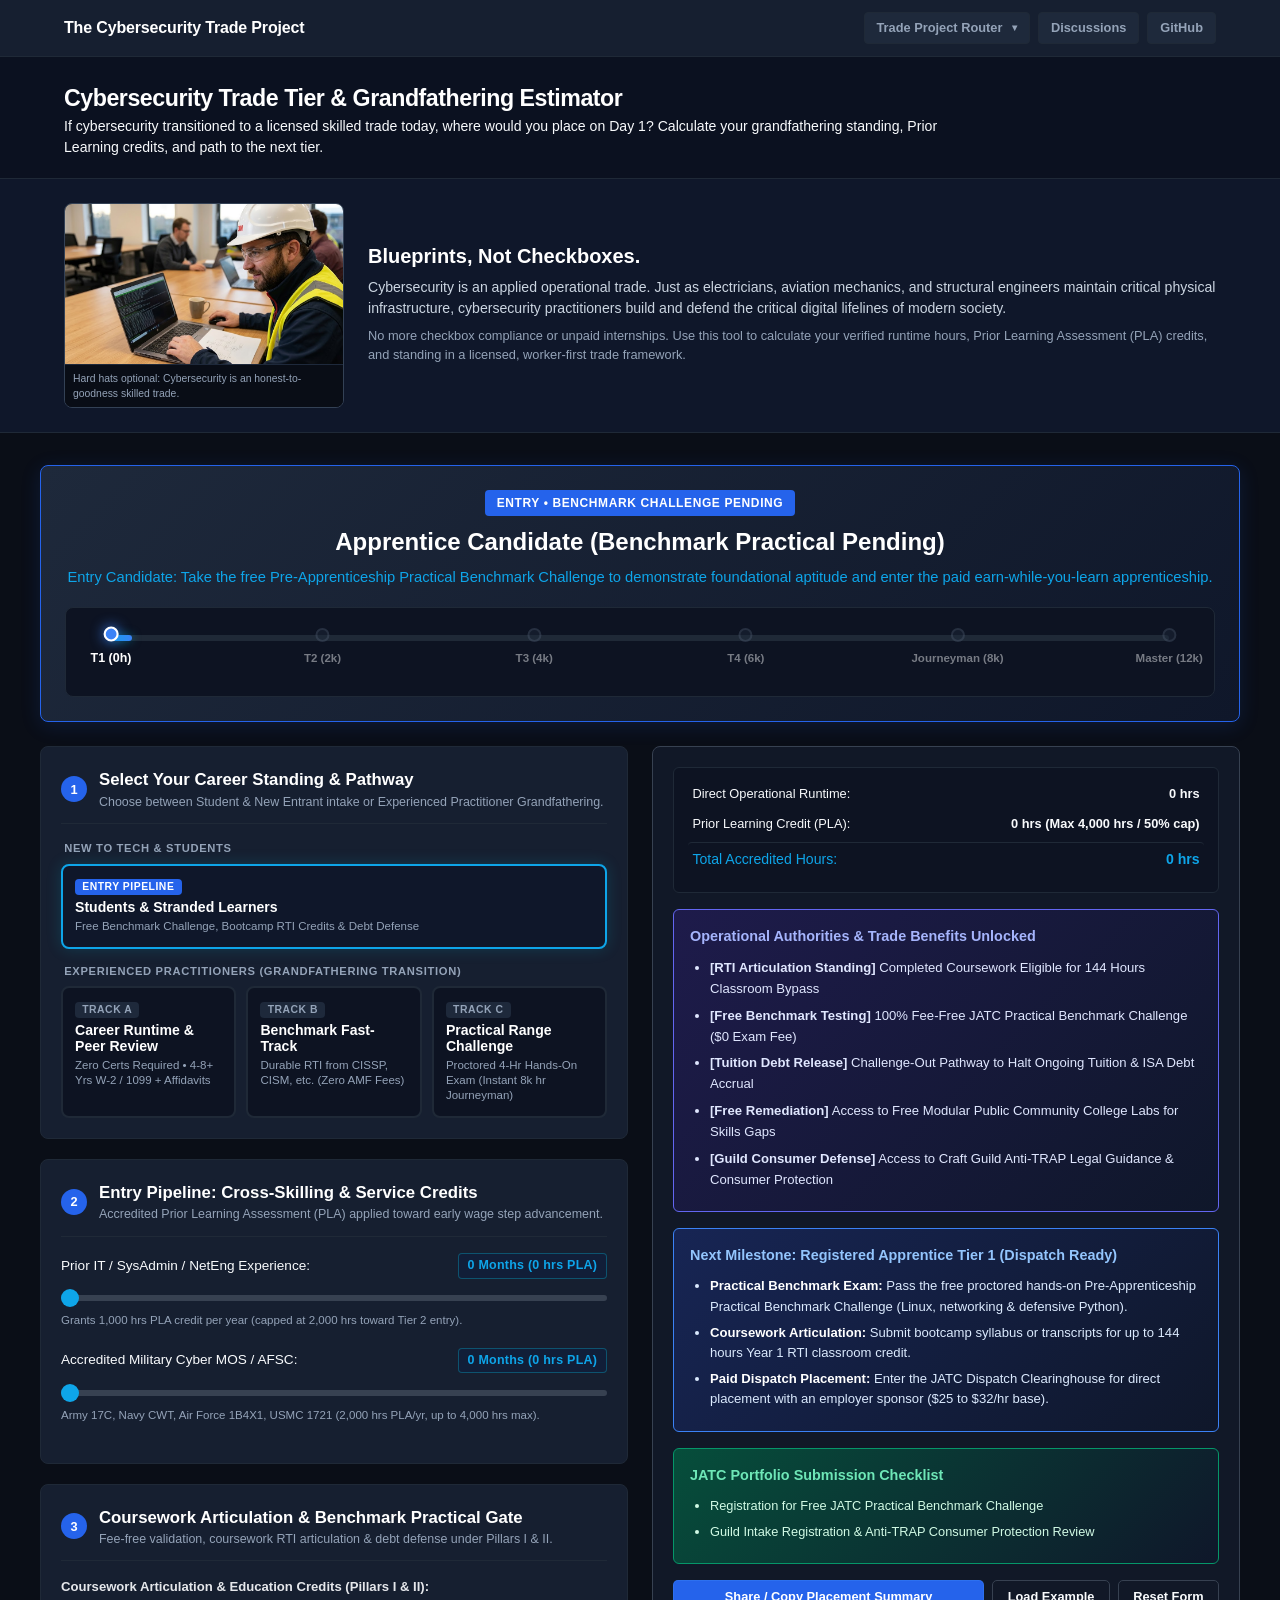
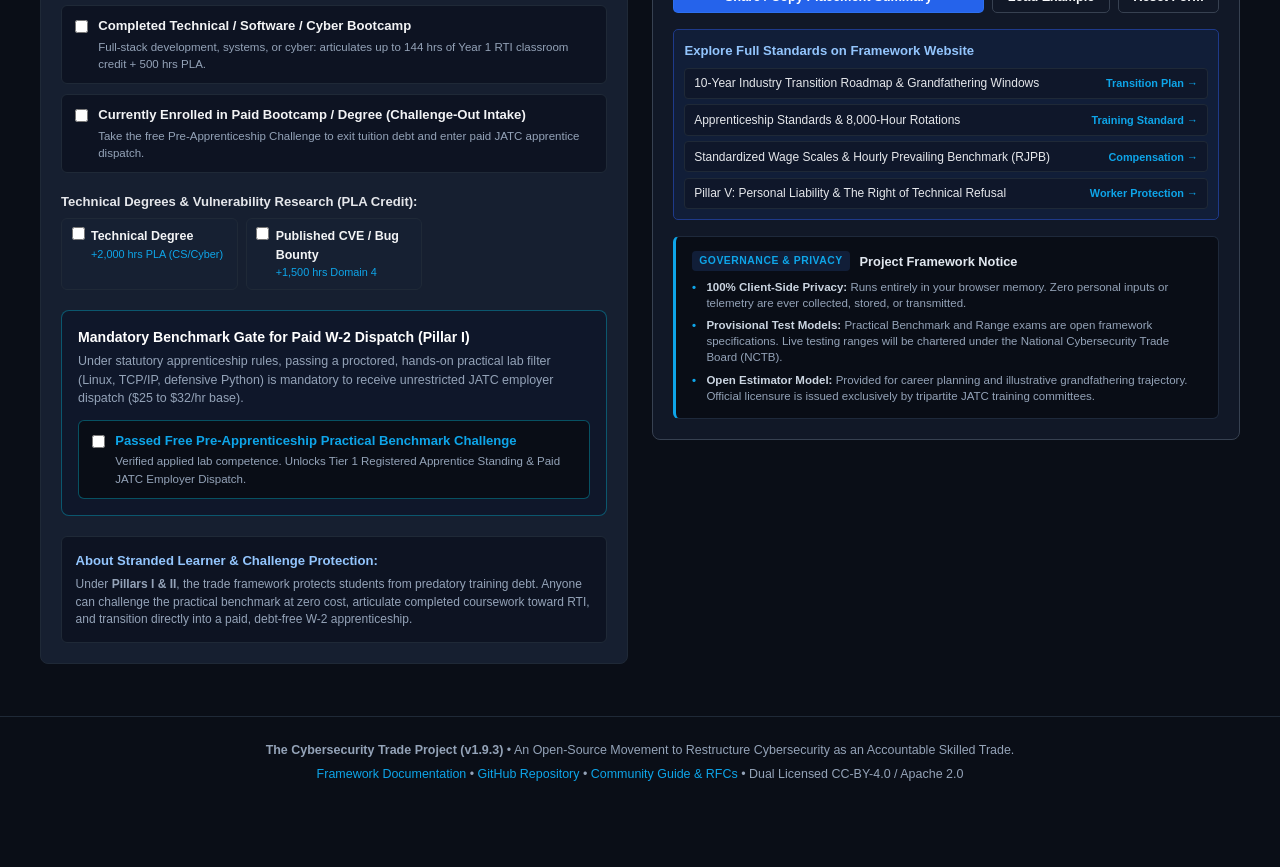
==== public/index.html @ 378947b2 "fix(web): sync header banner typography and active router state" ====
<!DOCTYPE html>
<html lang="en">
<head>
  <meta charset="UTF-8">
  <meta name="viewport" content="width=device-width, initial-scale=1.0">
  <title>Cybersecurity Trade Tier & Grandfathering Estimator</title>
  <meta name="description" content="If cybersecurity transitioned to a licensed skilled trade today, where would you place on Day 1? Calculate your provisional standing, PLA credits, and wage floors.">
  
  <!-- Defensive Security & Content Protection Directives -->
  <meta http-equiv="Content-Security-Policy" content="default-src 'self'; script-src 'self'; style-src 'self' 'unsafe-inline'; img-src 'self' data: https:; font-src 'self'; connect-src 'self'; base-uri 'self'; form-action 'self';">
  <meta http-equiv="X-Content-Type-Options" content="nosniff">
  <meta http-equiv="Permissions-Policy" content="camera=(), microphone=(), geolocation=(), interest-cohort=()">
  <meta name="referrer" content="strict-origin-when-cross-origin">

  <!-- LinkedIn & Open Graph Meta Tags -->
  <meta property="og:type" content="website">
  <meta property="og:site_name" content="The Cybersecurity Trade Project">
  <meta property="og:title" content="Cybersecurity Trade Tier & Grandfathering Estimator">
  <meta property="og:description" content="If cybersecurity transitioned to an accredited skilled trade today, what tier would you qualify for? Discover your trade tier, Prior Learning credits, and milestone path.">
  <meta property="og:image" content="https://the-cyber-trade-project.github.io/estimator/images/cyber-trade-practitioner.jpg">
  <meta property="og:url" content="https://the-cyber-trade-project.github.io/estimator/">

  <link rel="stylesheet" href="styles.css?v=2.3.7">
</head>
<body>
  <header class="portal-header">
    <div class="portal-header-inner">
      <a href="https://the-cyber-trade-project.github.io/framework/" class="portal-brand">
        <span class="portal-brand-title">The Cybersecurity Trade Project</span>
      </a>
      <div class="portal-header-tools">
        <div class="dropdown">
          <button class="tool-link dropdown-toggle" type="button" aria-haspopup="true" aria-expanded="false">
            <span>Trade Project Router</span>
            <span class="dropdown-arrow">▾</span>
          </button>
          <div class="dropdown-menu">
            <a href="https://the-cyber-trade-project.github.io/framework/" class="dropdown-item">
              <span class="item-title">Documentation Portal</span>
              <span class="item-desc">Explore framework &amp; governance</span>
            </a>
            <a href="https://the-cyber-trade-project.github.io/estimator/" class="dropdown-item active">
              <span class="item-title">Career Estimator</span>
              <span class="item-desc">Calculate trade tier &amp; PLA hours</span>
            </a>
            <a href="https://the-cyber-trade-project.github.io/logbook/" class="dropdown-item">
              <span class="item-title">Digital Logbook</span>
              <span class="item-desc">Cryptographic runtime attestation PWA</span>
            </a>
            <a href="https://the-cyber-trade-project.github.io/clearinghouse/" class="dropdown-item">
              <span class="item-title">Trade Clearinghouse</span>
              <span class="item-desc">Central ingestion &amp; credential registry</span>
            </a>
            <a href="https://the-cyber-trade-project.github.io/telemetry/" class="dropdown-item">
              <span class="item-title">Telemetry Gateway</span>
              <span class="item-desc">Zero-knowledge underwriter ratio attestation</span>
            </a>
          </div>
        </div>
        <a href="https://github.com/the-cyber-trade-project/framework/discussions" target="_blank" rel="noopener noreferrer" class="tool-link">
          <span>Discussions</span>
        </a>
        <a href="https://github.com/the-cyber-trade-project/framework" target="_blank" rel="noopener noreferrer" class="tool-link">
          <span>GitHub</span>
        </a>
      </div>
    </div>
  </header>

  <div class="page-title-banner">
    <div class="container">
      <h1>Cybersecurity Trade Tier &amp; Grandfathering Estimator</h1>
      <p class="subtitle">If cybersecurity transitioned to a licensed skilled trade today, where would you place on Day 1? Calculate your grandfathering standing, Prior Learning credits, and path to the next tier.</p>
    </div>
  </div>

  <!-- Hero Banner: Computer as a Skilled Trade -->
  <section class="hero-banner">
    <div class="container hero-grid">
      <div class="hero-image-wrapper">
        <img 
          src="images/cyber-trade-practitioner.jpg" 
          alt="Practitioner in hard hat and safety vest analyzing systems on laptop"
          class="hero-img"
          id="heroImg"
        >
        <span class="photo-caption">Hard hats optional: Cybersecurity is an honest-to-goodness skilled trade.</span>
      </div>
      <div class="hero-text">
        <h2>Blueprints, Not Checkboxes.</h2>
        <p>Cybersecurity is an applied operational trade. Just as electricians, aviation mechanics, and structural engineers maintain critical physical infrastructure, cybersecurity practitioners build and defend the critical digital lifelines of modern society.</p>
        <p class="hero-subtext">No more checkbox compliance or unpaid internships. Use this tool to calculate your verified runtime hours, Prior Learning Assessment (PLA) credits, and standing in a licensed, worker-first trade framework.</p>
      </div>
    </div>
  </section>

  <!-- Main Calculator Grid -->
  <main class="container main-content">
    
    <!-- Full-Width Dynamic Milestone Celebration Banner & Stepper -->
    <section class="milestone-banner" id="milestoneBanner">
      <div class="milestone-badge" id="milestoneBadge">TIER 1 UNLOCKED</div>
      <h2 id="standingTitle">Entry Registered Apprentice (Tier 1)</h2>
      <p class="milestone-next" id="milestoneNextText">Entry Apprentice: Complete 8,000 operational hours (approx. 4.0 yrs) of paid on-the-job rotations to Journeyman Licensure.</p>
      
      <!-- Visual Step Progression Track -->
      <div class="milestone-stepper" id="milestoneStepper">
        <div class="stepper-bar-wrap">
          <div class="stepper-track-bg">
            <div class="stepper-track-fill" id="stepperTrackFill" style="width: 0%;"></div>
          </div>
          <div class="stepper-steps">
            <div class="step-item active completed" style="left: 0%;" data-step="TIER_1"><span class="dot"></span><span class="step-lbl">T1 (0h)</span></div>
            <div class="step-item" style="left: 20%;" data-step="TIER_2"><span class="dot"></span><span class="step-lbl">T2 (2k)</span></div>
            <div class="step-item" style="left: 40%;" data-step="TIER_3"><span class="dot"></span><span class="step-lbl">T3 (4k)</span></div>
            <div class="step-item" style="left: 60%;" data-step="TIER_4"><span class="dot"></span><span class="step-lbl">T4 (6k)</span></div>
            <div class="step-item" style="left: 80%;" data-step="JOURNEYMAN"><span class="dot"></span><span class="step-lbl">Journeyman (8k)</span></div>
            <div class="step-item" style="left: 100%;" data-step="MASTER"><span class="dot"></span><span class="step-lbl">Master (12k)</span></div>
          </div>
        </div>
      </div>
    </section>

    <div class="calculator-grid">
      
      <!-- Left Column: Input Form -->
      <div class="form-column">
        
        <!-- Track Selection Hub -->
        <section class="card track-selector-card">
          <div class="card-title">
            <span class="step-num">1</span>
            <div>
              <h3>Select Your Career Standing & Pathway</h3>
              <p class="card-desc">Choose between Student & New Entrant intake or Experienced Practitioner Grandfathering.</p>
            </div>
          </div>

          <div class="track-tabs-container">
            <div class="track-category-group">
              <span class="track-group-label">NEW TO TECH & STUDENTS</span>
              <div class="track-tabs single-tab">
                <button type="button" class="track-tab active" data-track="TRACK_ENTRY">
                  <span class="track-pill">ENTRY PIPELINE</span>
                  <strong>Students & Stranded Learners</strong>
                  <small>Free Benchmark Challenge, Bootcamp RTI Credits & Debt Defense</small>
                </button>
              </div>
            </div>

            <div class="track-category-group">
              <span class="track-group-label">EXPERIENCED PRACTITIONERS (GRANDFATHERING TRANSITION)</span>
              <div class="track-tabs triple-tabs" id="trackTabs">
                <button type="button" class="track-tab" data-track="TRACK_A">
                  <span class="track-pill">TRACK A</span>
                  <strong>Career Runtime & Peer Review</strong>
                  <small>Zero Certs Required &bull; 4-8+ Yrs W-2 / 1099 + Affidavits</small>
                </button>
                <button type="button" class="track-tab" data-track="TRACK_B">
                  <span class="track-pill">TRACK B</span>
                  <strong>Benchmark Fast-Track</strong>
                  <small>Durable RTI from CISSP, CISM, etc. (Zero AMF Fees)</small>
                </button>
                <button type="button" class="track-tab" data-track="TRACK_C">
                  <span class="track-pill">TRACK C</span>
                  <strong>Practical Range Challenge</strong>
                  <small>Proctored 4-Hr Hands-On Exam (Instant 8k hr Journeyman)</small>
                </button>
              </div>
            </div>
          </div>
        </section>

        <!-- Track Entry Form Panel: Pre-Apprenticeship & Stranded Learners (Default Active) -->
        <div id="panelTrackEntry" class="track-panel active">
          <!-- Step 2: Prior Experience & Service -->
          <section class="card section-card">
            <div class="card-title">
              <span class="step-num">2</span>
              <div>
                <h3>Entry Pipeline: Cross-Skilling & Service Credits</h3>
                <p class="card-desc">Accredited Prior Learning Assessment (PLA) applied toward early wage step advancement.</p>
              </div>
            </div>

            <div class="form-group">
              <div class="field-header">
                <label for="sysadminYearsEntry">Prior IT / SysAdmin / NetEng Experience:</label>
                <span class="field-badge" id="sysadminYearsValEntry">0 Months (0 hrs PLA)</span>
              </div>
              <input type="range" id="sysadminYearsEntry" min="0" max="2" step="0.5" value="0.0" class="slider">
              <small class="field-hint">Grants 1,000 hrs PLA credit per year (capped at 2,000 hrs toward Tier 2 entry).</small>
            </div>

            <div class="form-group">
              <div class="field-header">
                <label for="militaryCyberYearsEntry">Accredited Military Cyber MOS / AFSC:</label>
                <span class="field-badge" id="militaryCyberYearsValEntry">0 Months (0 hrs PLA)</span>
              </div>
              <input type="range" id="militaryCyberYearsEntry" min="0" max="2" step="0.5" value="0.0" class="slider">
              <small class="field-hint">Army 17C, Navy CWT, Air Force 1B4X1, USMC 1721 (2,000 hrs PLA/yr, up to 4,000 hrs max).</small>
            </div>
          </section>

          <!-- Step 3: Bootcamp Articulation & Practical Benchmark Gate -->
          <section class="card section-card">
            <div class="card-title">
              <span class="step-num">3</span>
              <div>
                <h3>Coursework Articulation & Benchmark Practical Gate</h3>
                <p class="card-desc">Fee-free validation, coursework RTI articulation & debt defense under Pillars I & II.</p>
              </div>
            </div>

            <div id="plaNoticeEntry" class="pla-cap-banner" style="display: none;">
              <strong>50% Statutory Residency Cap Reached:</strong> Prior Learning Credits (PLA) are maxed out at 4,000 hrs. Additional degrees/certs cannot exceed this apprenticeship floor.
            </div>

            <div class="form-group">
              <label class="group-label">Coursework Articulation & Education Credits (Pillars I & II):</label>
              <div class="verification-checklist">
                <label class="verification-item">
                  <input type="checkbox" id="hasBootcampGradEntry">
                  <div class="verification-text">
                    <strong>Completed Technical / Software / Cyber Bootcamp</strong>
                    <small>Full-stack development, systems, or cyber: articulates up to 144 hrs of Year 1 RTI classroom credit + 500 hrs PLA.</small>
                  </div>
                </label>
                <label class="verification-item">
                  <input type="checkbox" id="hasMidProgramEnrolledEntry">
                  <div class="verification-text">
                    <strong>Currently Enrolled in Paid Bootcamp / Degree (Challenge-Out Intake)</strong>
                    <small>Take the free Pre-Apprenticeship Challenge to exit tuition debt and enter paid JATC apprentice dispatch.</small>
                  </div>
                </label>
              </div>
            </div>

            <div class="form-group" style="margin-top: 1rem;">
              <label class="group-label">Technical Degrees & Vulnerability Research (PLA Credit):</label>
              <div class="checkbox-grid">
                <label class="checkbox-tile">
                  <input type="checkbox" id="degBachelorEntry" value="Bachelor">
                  <span class="tile-content">
                    <strong>Technical Degree</strong>
                    <small>+2,000 hrs PLA (CS/Cyber)</small>
                  </span>
                </label>
                <label class="checkbox-tile">
                  <input type="checkbox" id="hasBugBountyEntry">
                  <span class="tile-content">
                    <strong>Published CVE / Bug Bounty</strong>
                    <small>+1,500 hrs Domain 4</small>
                  </span>
                </label>
              </div>
            </div>

            <!-- Mandatory Benchmark Gate Box -->
            <div class="benchmark-gate-box">
              <h4>Mandatory Benchmark Gate for Paid W-2 Dispatch (Pillar I)</h4>
              <p>Under statutory apprenticeship rules, passing a proctored, hands-on practical lab filter (Linux, TCP/IP, defensive Python) is mandatory to receive unrestricted JATC employer dispatch ($25 to $32/hr base).</p>
              <label class="verification-item" style="border-color: rgba(6, 182, 212, 0.4); background: #090d16;">
                <input type="checkbox" id="passedPreApprenticeExamEntry">
                <div class="verification-text">
                  <strong style="color: var(--accent-cyan);">Passed Free Pre-Apprenticeship Practical Benchmark Challenge</strong>
                  <small>Verified applied lab competence. Unlocks Tier 1 Registered Apprentice Standing & Paid JATC Employer Dispatch.</small>
                </div>
              </label>
            </div>

            <div class="range-info-box" style="margin-top: 1.25rem;">
              <h4>About Stranded Learner & Challenge Protection:</h4>
              <p>Under <strong>Pillars I & II</strong>, the trade framework protects students from predatory training debt. Anyone can challenge the practical benchmark at zero cost, articulate completed coursework toward RTI, and transition directly into a paid, debt-free W-2 apprenticeship.</p>
            </div>
          </section>
        </div>

        <!-- Track A Form Panel -->
        <div id="panelTrackA" class="track-panel">
          <!-- Step 2: Experience & Runtime -->
          <section class="card section-card">
            <div class="card-title">
              <span class="step-num">2</span>
              <div>
                <h3>Track A: Operational Runtime & Experience</h3>
                <p class="card-desc">Calculated at 2,000 verified operational hours per full-time year.</p>
              </div>
            </div>

            <div class="form-group">
              <div class="field-header">
                <label for="cyberYearsA">Active Cybersecurity Experience:</label>
                <span class="field-badge" id="cyberYearsValA">0 Months (0 hrs)</span>
              </div>
              <input type="range" id="cyberYearsA" min="0" max="8" step="0.5" value="0.0" class="slider">
            </div>

            <div class="form-group">
              <div class="field-header">
                <label for="sysadminYearsA">Prior IT / SysAdmin / NetEng Experience:</label>
                <span class="field-badge" id="sysadminYearsValA">0 Months (0 hrs PLA)</span>
              </div>
              <input type="range" id="sysadminYearsA" min="0" max="2" step="0.5" value="0.0" class="slider">
              <small class="field-hint">Grants 1,000 hrs PLA credit per year (capped at 2,000 hrs toward Tier 2 entry).</small>
            </div>

            <div class="form-group">
              <div class="field-header">
                <label for="militaryCyberYearsA">Accredited Military Cyber MOS / AFSC:</label>
                <span class="field-badge" id="militaryCyberYearsValA">0 Months (0 hrs PLA)</span>
              </div>
              <input type="range" id="militaryCyberYearsA" min="0" max="2" step="0.5" value="0.0" class="slider">
              <small class="field-hint">Army 17C, Navy CWT, Air Force 1B4X1, USMC 1721 (2,000 hrs PLA/yr, up to 4,000 hrs max).</small>
            </div>
          </section>

          <!-- Step 3: Education & Track A Portfolio -->
          <!-- Step 3: Track A Prior Learning & Grandfathering Verification -->
          <section class="card section-card">
            <div class="card-title">
              <span class="step-num">3</span>
              <div>
                <h3>Track A: Degrees & Grandfathering Verification</h3>
                <p class="card-desc">Submitted to Regional JATC for Day-1 grandfathering audit.</p>
              </div>
            </div>

            <div id="plaNoticeA" class="pla-cap-banner" style="display: none;">
              <strong>50% Statutory Residency Cap Reached:</strong> Prior Learning Credits (PLA) are maxed out at 4,000 hrs. Additional degrees/certs cannot exceed this apprenticeship floor.
            </div>

            <div class="form-group">
              <label class="group-label">Academic Degrees & Research (PLA Credit):</label>
              <div class="checkbox-grid">
                <label class="checkbox-tile">
                  <input type="checkbox" id="degBachelorA" value="Bachelor">
                  <span class="tile-content">
                    <strong>Bachelor's Degree</strong>
                    <small>+2,000 hrs PLA (CS/Cyber)</small>
                  </span>
                </label>
                <label class="checkbox-tile">
                  <input type="checkbox" id="degMasterA" value="Master">
                  <span class="tile-content">
                    <strong>Master's Degree</strong>
                    <small>+3,000 hrs PLA (Cyber)</small>
                  </span>
                </label>
                <label class="checkbox-tile">
                  <input type="checkbox" id="hasBootcampA">
                  <span class="tile-content">
                    <strong>Bootcamp / Tech Cert</strong>
                    <small>+144h RTI / +500h PLA (Dev/Cyber)</small>
                  </span>
                </label>
                <label class="checkbox-tile">
                  <input type="checkbox" id="hasBugBountyA">
                  <span class="tile-content">
                    <strong>Bug Bounty / CVE</strong>
                    <small>+1,500 hrs Domain 4</small>
                  </span>
                </label>
              </div>
            </div>

            <div class="form-group" style="margin-top: 1.25rem;">
              <label class="group-label">Track A Journeyman Verification:</label>
              <div class="verification-checklist">
                <label class="verification-item disabled" id="itemAffidavitsA">
                  <input type="checkbox" id="hasAffidavitsA" disabled>
                  <div class="verification-text">
                    <strong>Available: Two (2) Peer Reference Affidavits</strong>
                    <small id="hintAffidavitsA">Can provide two professional references confirming direct operational runtime.</small>
                  </div>
                </label>
              </div>
            </div>

            <div class="form-group" style="margin-top: 1rem;">
              <label class="group-label">Track A Master Verification:</label>
              <div class="verification-checklist">
                <label class="verification-item disabled" id="itemArtifactsA">
                  <input type="checkbox" id="hasArtifactsA" disabled>
                  <div class="verification-text">
                    <strong>Available: Three (3) Sanitized Defense Artifacts</strong>
                    <small id="hintArtifactsA">Can provide 3 work samples (blueprints, post-mortems, CVEs) for Master Oral Board.</small>
                  </div>
                </label>
                <label class="verification-item disabled" id="itemOralBoardA" style="margin-top: 0.5rem;">
                  <input type="checkbox" id="hasOralBoardA" disabled>
                  <div class="verification-text">
                    <strong>Master Oral Board Defense Completed</strong>
                    <small id="hintOralBoardA">Defended architectural portfolio before 3-member Board (finalizes Master standing).</small>
                  </div>
                </label>
              </div>
            </div>
          </section>
        </div>

        <!-- Track B Form Panel -->
        <div id="panelTrackB" class="track-panel">
          <!-- Step 2: Track B Operational Runtime -->
          <section class="card section-card">
            <div class="card-title">
              <span class="step-num">2</span>
              <div>
                <h3>Track B: Operational Runtime & Experience</h3>
                <p class="card-desc">Combined with benchmark credentials for expedited portfolio processing.</p>
              </div>
            </div>

            <div class="form-group">
              <div class="field-header">
                <label for="cyberYearsB">Active Cybersecurity Experience:</label>
                <span class="field-badge" id="cyberYearsValB">0 Months (0 hrs)</span>
              </div>
              <input type="range" id="cyberYearsB" min="0" max="8" step="0.5" value="0.0" class="slider">
            </div>

            <div class="form-group">
              <div class="field-header">
                <label for="sysadminYearsB">Prior IT / SysAdmin / NetEng Experience:</label>
                <span class="field-badge" id="sysadminYearsValB">0 Months (0 hrs PLA)</span>
              </div>
              <input type="range" id="sysadminYearsB" min="0" max="2" step="0.5" value="0.0" class="slider">
            </div>

            <div class="form-group">
              <div class="field-header">
                <label for="militaryCyberYearsB">Accredited Military Cyber MOS / AFSC:</label>
                <span class="field-badge" id="militaryCyberYearsValB">0 Months (0 hrs PLA)</span>
              </div>
              <input type="range" id="militaryCyberYearsB" min="0" max="2" step="0.5" value="0.0" class="slider">
              <small class="field-hint">Army 17C, Navy CWT, Air Force 1B4X1, USMC 1721 (2,000 hrs PLA/yr, up to 4,000 hrs max).</small>
            </div>
          </section>

          <!-- Step 3: Track B Credentials, Degrees & Verification -->
          <section class="card section-card">
            <div class="card-title">
              <span class="step-num">3</span>
              <div>
                <h3>Track B: Credentials, Degrees & Verification</h3>
                <p class="card-desc">Historical certifications receive permanent durable Related Technical Instruction (RTI) credit.</p>
              </div>
            </div>

            <div id="plaNoticeB" class="pla-cap-banner" style="display: none;">
              <strong>50% Statutory Residency Cap Reached:</strong> Prior Learning Credits (PLA) are maxed out at 4,000 hrs. Additional degrees/certs cannot exceed this apprenticeship floor.
            </div>

            <div class="form-group">
              <label class="group-label">Accredited Practical & Foundation Credentials (PLA Credit):</label>
              <div class="chip-container" id="practicalChipsB"></div>
              <span class="group-hint">Vendor-neutral hands-on lab and foundational exams credited toward apprentice tiers.</span>
            </div>

            <div class="form-group">
              <label class="group-label">Academic Degrees & Research (PLA Credit):</label>
              <div class="checkbox-grid">
                <label class="checkbox-tile">
                  <input type="checkbox" id="degBachelorB" value="Bachelor">
                  <span class="tile-content">
                    <strong>Bachelor's Degree</strong>
                    <small>+2,000 hrs PLA</small>
                  </span>
                </label>
                <label class="checkbox-tile">
                  <input type="checkbox" id="degMasterB" value="Master">
                  <span class="tile-content">
                    <strong>Master's Degree</strong>
                    <small>+3,000 hrs PLA</small>
                  </span>
                </label>
                <label class="checkbox-tile">
                  <input type="checkbox" id="hasBootcampB">
                  <span class="tile-content">
                    <strong>Bootcamp / Tech Cert</strong>
                    <small>+144h RTI / +500h PLA (Dev/Cyber)</small>
                  </span>
                </label>
                <label class="checkbox-tile">
                  <input type="checkbox" id="hasBugBountyB">
                  <span class="tile-content">
                    <strong>Bug Bounty / CVE</strong>
                    <small>+1,500 hrs Domain 4</small>
                  </span>
                </label>
              </div>
            </div>

            <div class="form-group" style="margin-top: 1.25rem;">
              <label class="group-label">Track B Journeyman Verification (Permanent RTI Credit):</label>
              <div class="chip-container" id="benchmarkChipsB"></div>
              <span class="group-hint">Active or lapsed status accepted. Zero vendor AMF back-fees required.</span>
            </div>

            <div class="form-group" style="margin-top: 1rem;">
              <label class="group-label">Track B Master Verification:</label>
              <div class="verification-checklist">
                <label class="verification-item disabled" id="itemArtifactsB">
                  <input type="checkbox" id="hasArtifactsB" disabled>
                  <div class="verification-text">
                    <strong>Available: Three (3) Sanitized Defense Artifacts</strong>
                    <small id="hintArtifactsB">Can provide 3 work samples (blueprints, post-mortems, CVEs) for Master Oral Board.</small>
                  </div>
                </label>
                <label class="verification-item disabled" id="itemOralBoardB" style="margin-top: 0.5rem;">
                  <input type="checkbox" id="hasOralBoardB" disabled>
                  <div class="verification-text">
                    <strong>Master Oral Board Defense Completed</strong>
                    <small id="hintOralBoardB">Defended architectural portfolio before 3-member Board (finalizes Master standing).</small>
                  </div>
                </label>
              </div>
            </div>
          </section>
        </div>

        <!-- Track C Form Panel: Practical Range Challenge -->
        <div id="panelTrackC" class="track-panel">
          <!-- Step 2: Track C Practical Challenge Exam (Primary Pathway) -->
          <section class="card section-card">
            <div class="card-title">
              <span class="step-num">2</span>
              <div>
                <h3>Track C: Practical Range Challenge Exam</h3>
                <p class="card-desc">Proctored hands-on cyber range validation for instant Day-1 Journeyman Licensure (zero paper trails or certs required).</p>
              </div>
            </div>

            <!-- Proctored Exam Hero Toggle -->
            <div class="range-exam-card">
              <label class="custom-checkbox-label">
                <input type="checkbox" id="rangeExamPassed">
                <span class="checkbox-box"></span>
                <div class="checkbox-text">
                  <strong>Targeting / Completed: 4-Hour Proctored Practical Range Exam</strong>
                  <small>Live incident containment, firewall re-configuration, packet triage & system hardening in an isolated cyber range.</small>
                </div>
              </label>
              <div class="range-badge-result">Awards Immediate Day-1 Journeyman Licensure (8,000 hr Legal Baseline)</div>
            </div>

            <div class="range-info-box" style="margin-top: 1.25rem;">
              <h4>About the Practical Range Challenge:</h4>
              <p>Track C is designed for non-traditional talent, CTF competitors, independent security researchers, and self-taught engineers. Passing the 4-hour proctored range challenge confers immediate <strong>Licensed Journeyman</strong> standing (100% RJPB wage floor) with zero historical employment verification required.</p>
            </div>
          </section>

          <!-- Step 3: Optional Career Runtime & Master Elevation -->
          <section class="card section-card">
            <div class="card-title">
              <span class="step-num">3</span>
              <div>
                <h3>Prior Career Runtime & Master Elevation (Optional)</h3>
                <p class="card-desc">For practitioners with historical runtime and research artifacts seeking Master Practitioner standing.</p>
              </div>
            </div>

            <div class="form-group">
              <div class="field-header">
                <label for="cyberYearsC">Historical Career Defense Runtime (Optional):</label>
                <span class="field-badge" id="cyberYearsValC">0 Months (0 hrs)</span>
              </div>
              <input type="range" id="cyberYearsC" min="0" max="8" step="0.5" value="0.0" class="slider">
              <small class="field-hint">Range Challenge winners with 8+ years verified defense runtime can immediately submit 3 engineering artifacts for Master Oral Board defense.</small>
            </div>

            <div class="form-group" style="margin-top: 1.25rem;">
              <label class="group-label">Technical Degrees & Vulnerability Research (Master Defense Artifacts):</label>
              <div class="checkbox-grid">
                <label class="checkbox-tile">
                  <input type="checkbox" id="degBachelorC" value="Bachelor">
                  <span class="tile-content">
                    <strong>Technical Degree</strong>
                    <small>+2,000 hrs / CTD Credit</small>
                  </span>
                </label>
                <label class="checkbox-tile">
                  <input type="checkbox" id="hasBugBountyC">
                  <span class="tile-content">
                    <strong>Published CVE / Bug Bounty</strong>
                    <small>+1,500 hrs / Master Artifact</small>
                  </span>
                </label>
              </div>
            </div>

            <div class="form-group" style="margin-top: 1.25rem;">
              <label class="group-label">Track C Senior Master Verification (Grandfathering Window):</label>
              <div class="verification-checklist">
                <label class="verification-item disabled" id="itemArtifactsC">
                  <input type="checkbox" id="hasArtifactsC" disabled>
                  <div class="verification-text">
                    <strong>Available: Three (3) Sanitized Defense Artifacts (or CVEs / Research)</strong>
                    <small id="hintArtifactsC">Can provide 3 work samples or published vulnerabilities for Master Oral Board submission.</small>
                  </div>
                </label>
                <label class="verification-item disabled" id="itemOralBoardC" style="margin-top: 0.5rem;">
                  <input type="checkbox" id="hasOralBoardC" disabled>
                  <div class="verification-text">
                    <strong>Master Oral Board Defense Completed</strong>
                    <small id="hintOralBoardC">Defended architectural portfolio before 3-member Board (finalizes Master standing).</small>
                  </div>
                </label>
              </div>
            </div>
          </section>
        </div>

      </div>

      <!-- Right Column: Results Dashboard -->
      <div class="results-column">
        <section class="card dashboard-card">
          
          <!-- Operational Hours Summary (Mathematical Proof) -->
          <div class="hours-audit-box">
            <div class="audit-row">
              <span>Direct Operational Runtime:</span>
              <strong id="runtimeHours">0 hrs</strong>
            </div>
            <div class="audit-row" id="plaAuditRow">
              <span>Prior Learning Credit (PLA):</span>
              <strong id="plaHours">0 hrs (Max 4,000 hrs / 50% cap)</strong>
            </div>
            <div class="audit-row total-audit-row">
              <span>Total Accredited Hours:</span>
              <strong id="totalHours">0 hrs</strong>
            </div>
          </div>

          <!-- What Your Standing Unlocks (Primary Card) -->
          <div class="authorities-section" id="authoritiesBox">
            <h4>Operational Authorities & Trade Benefits Unlocked</h4>
            <ul id="authoritiesList" class="authorities-list">
              <!-- Populated dynamically via JS -->
            </ul>
          </div>

          <!-- Path to Next Milestone (Actionable Roadmap) -->
          <div class="advancement-section" id="advancementBox">
            <h4 id="advancementHeader">Path to Next Milestone</h4>
            <ul id="advancementList" class="advancement-list">
              <!-- Populated dynamically via JS -->
            </ul>
          </div>

          <!-- JATC Portfolio Submission Checklist -->
          <div class="submission-section" id="submissionBox">
            <h4>JATC Portfolio Submission Checklist</h4>
            <ul id="submissionList" class="submission-list">
              <!-- Populated dynamically via JS -->
            </ul>
          </div>

          <!-- Action Buttons -->
          <div class="action-buttons">
            <button id="btnCopySummary" class="btn btn-primary">Share / Copy Placement Summary</button>
            <button id="btnSample" class="btn btn-outline" title="Fill with sample Journeyman profile">Load Example</button>
            <button id="btnReset" class="btn btn-outline">Reset Form</button>
          </div>

          <!-- Framework Specifications CTAs -->
          <div class="specs-nav-section" id="specsNavBox">
            <h4>Explore Full Standards on Framework Website</h4>
            <div class="spec-links-list" id="specLinksGrid">
              <!-- Populated dynamically via JS -->
            </div>
          </div>

          <!-- Consolidated Governance, Privacy & Testing Notice -->
          <div class="governance-notice-box">
            <div class="governance-header">
              <span class="governance-badge">GOVERNANCE & PRIVACY</span>
              <h4>Project Framework Notice</h4>
            </div>
            <ul class="governance-list">
              <li><strong>100% Client-Side Privacy:</strong> Runs entirely in your browser memory. Zero personal inputs or telemetry are ever collected, stored, or transmitted.</li>
              <li><strong>Provisional Test Models:</strong> Practical Benchmark and Range exams are open framework specifications. Live testing ranges will be chartered under the National Cybersecurity Trade Board (NCTB).</li>
              <li><strong>Open Estimator Model:</strong> Provided for career planning and illustrative grandfathering trajectory. Official licensure is issued exclusively by tripartite JATC training committees.</li>
            </ul>
          </div>
        </section>
      </div>

    </div>
  </main>

  <!-- Clean Professional Footer -->
  <footer class="site-footer">
    <div class="container footer-inner">
      <p><strong>The Cybersecurity Trade Project (v1.9.3)</strong> &bull; An Open-Source Movement to Restructure Cybersecurity as an Accountable Skilled Trade.</p>
      <p><a href="https://the-cyber-trade-project.github.io/framework/">Framework Documentation</a> &bull; <a href="https://github.com/the-cyber-trade-project/framework" target="_blank" rel="noopener noreferrer">GitHub Repository</a> &bull; <a href="https://the-cyber-trade-project.github.io/framework/CONTRIBUTING.html">Community Guide &amp; RFCs</a> &bull; Dual Licensed CC-BY-4.0 / Apache 2.0</p>
    </div>
  </footer>

  <script src="app.js?v=2.3.1"></script>
</body>
</html>
---- public/styles.css ----
/* Cybersecurity Trade Project - Estimator Modern Stylesheet */
:root {
  --bg-color: #0a0e17;
  --bg-surface: #0f172a;
  --card-bg: #161f30;
  --card-border: #1f2937;
  --border-subtle: #2e3a52;
  --text-main: #f8fafc;
  --text-muted: #94a3b8;
  --text-subtle: #64748b;
  --accent-blue: #2563eb;
  --accent-blue-hover: #3b82f6;
  --accent-cyan: #0ea5e9;
  --accent-green: #10b981;
  --accent-amber: #f59e0b;
  --font-family: -apple-system, BlinkMacSystemFont, "Segoe UI", Roboto, "Helvetica Neue", Arial, sans-serif;
  --font-mono: ui-monospace, SFMono-Regular, "JetBrains Mono", Menlo, Monaco, Consolas, monospace;
}

* {
  box-sizing: border-box;
  margin: 0;
  padding: 0;
}

/* WCAG 2.1 AA Focus-Visible Accessibility Standard */
:focus-visible {
  outline: 2px solid var(--accent-cyan, #0ea5e9);
  outline-offset: 2px;
}

/* Reduced Motion Preference */
@media (prefers-reduced-motion: reduce) {
  *, ::before, ::after {
    animation-duration: 0.01ms !important;
    animation-iteration-count: 1 !important;
    transition-duration: 0.01ms !important;
    scroll-behavior: auto !important;
  }
}

body {
  background-color: var(--bg-color);
  color: var(--text-main);
  font-family: var(--font-family);
  line-height: 1.5;
  -webkit-font-smoothing: antialiased;
}

.container {
  max-width: 1200px;
  margin: 0 auto;
  padding: 0 1.5rem;
}

/* Portal Header & Ecosystem Navigation */
.portal-header {
  background-color: var(--card-bg);
  border-bottom: 1px solid var(--card-border);
  position: sticky;
  top: 0;
  z-index: 100;
}

.portal-header-inner {
  max-width: 1200px;
  margin: 0 auto;
  padding: 0.75rem 1.5rem;
  display: flex;
  justify-content: space-between;
  align-items: center;
  gap: 1rem;
}

.portal-brand {
  display: flex;
  align-items: center;
  gap: 0.75rem;
  text-decoration: none;
  color: var(--text-main);
}

.portal-brand-title {
  font-size: 1rem;
  font-weight: 700;
  letter-spacing: -0.01em;
  color: #fff;
  transition: color 0.15s ease;
}

.portal-brand:hover .portal-brand-title,
.portal-brand-title:hover {
  color: var(--accent-cyan);
}

.portal-header-tools {
  display: flex;
  align-items: center;
  gap: 0.5rem;
}

.tool-link {
  display: inline-flex;
  align-items: center;
  justify-content: center;
  gap: 0.4rem;
  background-color: #1e293b;
  border: 1px solid var(--card-border);
  color: var(--text-muted);
  text-decoration: none;
  font-family: var(--font-family);
  font-size: 0.8rem;
  font-weight: 600;
  line-height: 1;
  height: 32px;
  box-sizing: border-box;
  padding: 0 0.75rem;
  border-radius: 4px;
  transition: all 0.15s ease;
  cursor: pointer;
  appearance: none;
  -webkit-appearance: none;
  vertical-align: middle;
}

.tool-link:hover {
  background-color: #334155;
  color: #fff;
  border-color: var(--accent-cyan);
}

/* Mobile Header Layout (< 768px): 2-Row Clean Layout */
@media (max-width: 768px) {
  .portal-header-inner {
    flex-direction: column;
    align-items: stretch;
    padding: 0.6rem 1rem;
    gap: 0.5rem;
  }

  .portal-brand {
    justify-content: center;
    text-align: center;
  }

  .portal-brand-title {
    font-size: 0.95rem;
    font-weight: 800;
  }

  .portal-header-tools {
    display: grid;
    grid-template-columns: 1.3fr 1fr 1fr;
    gap: 6px;
    width: 100%;
  }

  .tool-link {
    width: 100%;
    font-size: 0.75rem;
    height: 30px;
    padding: 0 0.2rem;
    text-align: center;
    justify-content: center;
  }

  .dropdown {
    width: 100%;
  }

  .dropdown-menu {
    left: 0;
    right: 0;
    width: 100%;
    min-width: unset;
  }
}

/* Dropdown */
.dropdown {
  position: relative;
  display: inline-block;
}

.dropdown-arrow {
  font-size: 0.65rem;
  margin-left: 0.2rem;
  color: var(--text-muted);
}

.dropdown-menu {
  display: none;
  position: absolute;
  right: 0;
  top: calc(100% + 2px);
  margin-top: 0;
  background-color: #0f172a;
  border: 1px solid var(--card-border);
  border-radius: 6px;
  box-shadow: 0 10px 25px -5px rgba(0, 0, 0, 0.7);
  min-width: 260px;
  z-index: 200;
  padding: 0.4rem;
}

/* Invisible hover bridge so mouse cursor never loses hover focus when transitioning */
.dropdown-menu::before {
  content: '';
  position: absolute;
  top: -8px;
  left: 0;
  right: 0;
  height: 8px;
}

.dropdown:hover .dropdown-menu,
.dropdown:focus-within .dropdown-menu {
  display: block;
}

.dropdown-item {
  display: flex;
  flex-direction: column;
  padding: 0.6rem 0.75rem;
  text-decoration: none;
  border-radius: 4px;
  transition: background-color 0.1s ease;
}

.dropdown-item:hover {
  background-color: #1e293b;
}

.dropdown-item.active {
  background-color: rgba(14, 165, 233, 0.12);
  border-left: 2px solid var(--accent-cyan);
}

.item-title {
  color: var(--accent-cyan);
  font-weight: 600;
  font-size: 0.85rem;
  margin-bottom: 0.15rem;
}

.item-desc {
  color: var(--text-muted);
  font-size: 0.75rem;
  line-height: 1.3;
}

/* Page Title Banner */
.page-title-banner {
  background-color: #0b1120;
  border-bottom: 1px solid var(--card-border);
  padding: 1.5rem 0 1.25rem;
}

.title-meta {
  display: flex;
  align-items: center;
  gap: 0.75rem;
  margin-bottom: 0.35rem;
}

.version-badge {
  font-family: var(--font-mono);
  font-size: 0.72rem;
  font-weight: 700;
  color: var(--accent-emerald);
  background-color: #064e3b;
  border: 1px solid #059669;
  padding: 0.15rem 0.5rem;
  border-radius: 4px;
}

.page-title-banner h1 {
  font-size: 1.45rem;
  font-weight: 800;
  color: #fff;
  letter-spacing: -0.02em;
}

.page-title-banner .subtitle {
  color: var(--text-secondary);
  font-size: 0.88rem;
  max-width: 900px;
}

/* Hero Banner */
.hero-banner {
  background: #0f172a;
  border-bottom: 1px solid var(--card-border);
  padding: 1.5rem 0;
}

.hero-grid {
  display: grid;
  grid-template-columns: 280px 1fr;
  gap: 1.5rem;
  align-items: center;
}

@media (max-width: 800px) {
  .hero-grid {
    grid-template-columns: 1fr;
  }
}

.hero-image-wrapper {
  border-radius: 8px;
  overflow: hidden;
  border: 1px solid #334155;
  background: #0b0f19;
}
.hero-img {
  width: 100%;
  height: 160px;
  object-fit: cover;
  display: block;
}

.photo-caption {
  display: block;
  font-size: 0.65rem;
  color: var(--text-muted);
  padding: 0.35rem 0.5rem;
  background: #090d16;
  border-top: 1px solid #1e293b;
}

.hero-text h2 {
  font-size: 1.25rem;
  font-weight: 700;
  color: #fff;
  margin-bottom: 0.4rem;
}

.hero-text p {
  color: #cbd5e1;
  font-size: 0.88rem;
  line-height: 1.5;
  margin-bottom: 0.4rem;
}

.hero-subtext {
  color: var(--text-muted) !important;
  font-size: 0.8rem !important;
}

/* Main Grid Layout */
.main-content {
  padding: 2rem 0;
}

.calculator-grid {
  display: grid;
  grid-template-columns: 1fr 1fr;
  gap: 1.5rem;
  align-items: flex-start;
}

@media (max-width: 960px) {
  .calculator-grid {
    grid-template-columns: 1fr;
  }
}

/* Card Structures */
.card {
  background-color: var(--card-bg);
  border: 1px solid var(--card-border);
  border-radius: 8px;
  padding: 1.25rem;
}

.section-card {
  margin-bottom: 1.25rem;
}

.card-title {
  display: flex;
  align-items: center;
  gap: 0.75rem;
  margin-bottom: 1rem;
  padding-bottom: 0.75rem;
  border-bottom: 1px solid var(--card-border);
}

.step-num {
  background: var(--accent-blue);
  color: #fff;
  width: 26px;
  height: 26px;
  border-radius: 50%;
  display: flex;
  align-items: center;
  justify-content: center;
  font-weight: 700;
  font-size: 0.8rem;
  flex-shrink: 0;
}

.card-title h3 {
  font-size: 1.05rem;
  font-weight: 600;
  color: #fff;
}

.card-desc {
  font-size: 0.78rem;
  color: var(--text-muted);
}

/* Dropzone */
.dropzone {
  border: 2px dashed #374151;
  border-radius: 6px;
  padding: 1rem;
  margin-bottom: 1.25rem;
  cursor: pointer;
  background-color: #0d1322;
  position: relative;
  transition: all 0.2s ease;
}

.dropzone:hover, .dropzone.dragover {
  border-color: var(--accent-cyan);
  background-color: #111e38;
}

.file-input {
  position: absolute;
  top: 0;
  left: 0;
  width: 100%;
  height: 100%;
  opacity: 0;
  cursor: pointer;
}

.dropzone-body {
  display: flex;
  align-items: center;
  gap: 0.75rem;
}

.icon-upload {
  stroke: var(--accent-cyan);
  flex-shrink: 0;
}

.dropzone-body strong {
  display: block;
  font-size: 0.85rem;
  color: #e5e7eb;
}

.dropzone-sub {
  display: block;
  font-size: 0.72rem;
  color: var(--text-muted);
}

/* Form Controls */
.form-group {
  margin-bottom: 1.15rem;
}

.field-header {
  display: flex;
  justify-content: space-between;
  align-items: center;
  margin-bottom: 0.35rem;
  font-size: 0.85rem;
}

.field-badge {
  font-weight: 700;
  color: var(--accent-cyan);
  background: #111e38;
  border: 1px solid rgba(6, 182, 212, 0.35);
  padding: 0.15rem 0.55rem;
  border-radius: 4px;
  font-size: 0.78rem;
  letter-spacing: 0.02em;
}

.slider {
  width: 100%;
  height: 6px;
  background: #374151;
  border-radius: 3px;
  outline: none;
  -webkit-appearance: none;
}

.slider::-webkit-slider-thumb {
  -webkit-appearance: none;
  width: 18px;
  height: 18px;
  border-radius: 50%;
  background: var(--accent-cyan);
  cursor: pointer;
}

.field-hint {
  display: block;
  font-size: 0.72rem;
  color: var(--text-muted);
  margin-top: 0.25rem;
}

.checkbox-card {
  background: #162032;
  border: 1px solid #1e293b;
  padding: 0.75rem;
  border-radius: 6px;
  margin-bottom: 0.5rem;
}

.custom-checkbox-label {
  display: flex;
  align-items: flex-start;
  gap: 0.6rem;
  cursor: pointer;
}

.custom-checkbox-label input[type="checkbox"] {
  margin-top: 0.2rem;
  cursor: pointer;
}

.checkbox-text strong {
  display: block;
  font-size: 0.85rem;
  color: #f3f4f6;
}

.checkbox-text small {
  display: block;
  font-size: 0.72rem;
  color: var(--text-muted);
}

.group-label {
  display: block;
  font-size: 0.82rem;
  font-weight: 600;
  color: #e5e7eb;
  margin-bottom: 0.4rem;
}

/* Checkbox Grid Tiles */
.checkbox-grid {
  display: grid;
  grid-template-columns: repeat(3, 1fr);
  gap: 0.5rem;
}

@media (max-width: 600px) {
  .checkbox-grid {
    grid-template-columns: 1fr;
  }
}

.checkbox-tile {
  background: #162032;
  border: 1px solid #1f2937;
  border-radius: 6px;
  padding: 0.5rem 0.6rem;
  display: flex;
  align-items: flex-start;
  gap: 0.4rem;
  cursor: pointer;
  transition: all 0.15s ease;
}

.checkbox-tile:hover {
  background: #1e293b;
  border-color: #374151;
}

.tile-content strong {
  display: block;
  font-size: 0.78rem;
  color: #f3f4f6;
}

.tile-content small {
  display: block;
  font-size: 0.68rem;
  color: var(--accent-cyan);
}

/* Chip Buttons */
.chip-container {
  display: flex;
  flex-wrap: wrap;
  gap: 0.4rem;
}

.chip-btn {
  background: #1f2937;
  color: #cbd5e1;
  border: 1px solid #374151;
  padding: 0.3rem 0.65rem;
  border-radius: 16px;
  font-size: 0.75rem;
  cursor: pointer;
  transition: all 0.15s ease;
}

.chip-btn:hover {
  background: #374151;
  color: #fff;
}

.chip-btn.selected {
  background: var(--accent-blue);
  color: #fff;
  border-color: var(--accent-blue);
  font-weight: 600;
}
.chip-btn.benchmark {
  background: #1e1b4b;
  color: #c7d2fe;
  border-color: #4338ca;
  font-weight: 600;
}

.chip-btn.benchmark:hover {
  background: #312e81;
  color: #fff;
}

.chip-btn.benchmark.selected {
  background: #4f46e5;
  border-color: #6366f1;
  color: #fff;
  box-shadow: 0 0 8px rgba(99, 102, 241, 0.5);
}

.group-hint {
  display: block;
  font-size: 0.68rem;
  color: var(--text-muted);
  margin-top: 0.35rem;
  font-style: italic;
}
.board-notice-box {
  margin-top: 1.25rem;
  padding: 0.85rem 1rem;
  background: #0f172a;
  border-left: 3px solid var(--accent-cyan);
  border-radius: 4px;
}

.board-notice-badge {
  display: inline-block;
  font-size: 0.65rem;
  font-weight: 700;
  letter-spacing: 0.05em;
  color: var(--accent-cyan);
  margin-bottom: 0.25rem;
}

.board-notice-box p {
  font-size: 0.75rem;
  color: #94a3b8;
  line-height: 1.45;
  margin: 0;
}

/* Domain Grid */
.domain-grid {
  display: grid;
  grid-template-columns: repeat(2, 1fr);
  gap: 0.5rem;
}

@media (max-width: 650px) {
  .domain-grid {
    grid-template-columns: 1fr;
  }
}

.domain-item-card {
  background: #162032;
  border: 1px solid #1f2937;
  border-radius: 6px;
  padding: 0.45rem 0.65rem;
  display: flex;
  justify-content: space-between;
  align-items: center;
  cursor: pointer;
  transition: all 0.15s ease;
  min-height: 40px;
}

.domain-item-card:hover {
  background: #1e293b;
  border-color: #374151;
}

.domain-item-card.selected {
  background: #172554;
  border-color: #3b82f6;
}

.domain-item-left {
  display: flex;
  align-items: center;
  gap: 0.5rem;
  font-size: 0.8rem;
  font-weight: 500;
}

.domain-tier-tag {
  font-size: 0.68rem;
  padding: 0.1rem 0.4rem;
  border-radius: 3px;
  background: #1f2937;
  color: var(--text-muted);
}

.domain-item-card.selected .domain-tier-tag {
  background: #1e3a8a;
  color: #93c5fd;
}
/* Track Selection Hub */
.track-selector-card {
  margin-bottom: 1.25rem;
}

.track-tabs-container {
  display: flex;
  flex-direction: column;
  gap: 0.85rem;
  margin-top: 0.75rem;
}

.track-category-group {
  display: flex;
  flex-direction: column;
  gap: 0.4rem;
}

.track-group-label {
  font-size: 0.7rem;
  font-weight: 800;
  letter-spacing: 0.06em;
  color: var(--text-muted);
  text-transform: uppercase;
  padding-left: 0.2rem;
}

.track-tabs {
  display: grid;
  gap: 0.65rem;
}

.track-tabs.single-tab {
  grid-template-columns: 1fr;
}

.track-tabs.triple-tabs {
  grid-template-columns: repeat(3, 1fr);
}

@media (max-width: 960px) {
  .track-tabs.triple-tabs {
    grid-template-columns: 1fr;
  }
}

.benchmark-gate-box {
  background: #0f172a;
  border: 1px solid rgba(6, 182, 212, 0.4);
  border-radius: 8px;
  padding: 1rem;
  margin-top: 1.25rem;
}

.benchmark-gate-box h4 {
  font-size: 0.88rem;
  font-weight: 700;
  color: #fff;
  margin-bottom: 0.25rem;
}

.benchmark-gate-box p {
  font-size: 0.78rem;
  color: #94a3b8;
  margin-bottom: 0.75rem;
}

.track-tab {
  background: #0d1322;
  border: 2px solid var(--card-border);
  border-radius: 8px;
  padding: 0.85rem 0.75rem;
  text-align: left;
  cursor: pointer;
  display: flex;
  flex-direction: column;
  gap: 0.25rem;
  transition: all 0.2s ease;
  color: #e5e7eb;
}

.track-tab:hover {
  background: #1e293b;
  border-color: #475569;
}

.track-tab.active {
  background: #0f172a;
  border-color: var(--accent-cyan);
  box-shadow: 0 0 15px rgba(6, 182, 212, 0.2);
}

.track-pill {
  display: inline-block;
  align-self: flex-start;
  font-size: 0.65rem;
  font-weight: 800;
  letter-spacing: 0.05em;
  padding: 0.15rem 0.45rem;
  border-radius: 4px;
  background: #1e293b;
  color: var(--text-muted);
}

.track-tab.active .track-pill {
  background: var(--accent-blue);
  color: #fff;
}

.track-tab strong {
  font-size: 0.88rem;
  color: #fff;
}

.track-tab small {
  font-size: 0.72rem;
  color: var(--text-muted);
  line-height: 1.3;
}

/* Track Panels (Tab switching) */
.track-panel {
  display: none;
}

.track-panel.active {
  display: block;
}

/* Verification Checklist (Track A) */
.verification-checklist {
  display: flex;
  flex-direction: column;
  gap: 0.6rem;
  margin-top: 0.5rem;
}

.verification-item {
  display: flex;
  align-items: flex-start;
  gap: 0.65rem;
  background: #0d1322;
  border: 1px solid var(--card-border);
  border-radius: 6px;
  padding: 0.65rem 0.8rem;
  cursor: pointer;
  transition: all 0.15s ease;
}

.verification-item.disabled {
  opacity: 0.4;
  cursor: not-allowed;
  background: #090d16;
  border-color: #1a2234;
}

.verification-item.disabled:hover {
  background: #090d16;
  border-color: #1a2234;
}

.verification-item.disabled input[type="checkbox"] {
  cursor: not-allowed;
}

.verification-item.disabled .verification-text strong {
  color: #64748b;
}

.verification-item:hover {
  background: #162032;
  border-color: #374151;
}

.verification-item input[type="checkbox"] {
  margin-top: 0.2rem;
  cursor: pointer;
}

.verification-text strong {
  display: block;
  font-size: 0.82rem;
  color: #f3f4f6;
}

.verification-text small {
  display: block;
  font-size: 0.72rem;
  color: var(--text-muted);
  margin-top: 0.15rem;
}

/* Track C Range Exam Card */
.range-exam-card {
  background: linear-gradient(135deg, #064e3b 0%, #062d22 100%);
  border: 1px solid #10b981;
  border-radius: 8px;
  padding: 1rem;
}

.range-badge-result {
  margin-top: 0.75rem;
  font-size: 0.75rem;
  font-weight: 700;
  color: #a7f3d0;
  background: rgba(16, 185, 129, 0.2);
  padding: 0.3rem 0.6rem;
  border-radius: 4px;
  display: inline-block;
}

.range-info-box {
  background: #0d1322;
  border: 1px solid var(--card-border);
  border-radius: 6px;
  padding: 0.85rem;
  margin-top: 1.25rem;
}

.range-info-box h4 {
  font-size: 0.82rem;
  color: #93c5fd;
  margin-bottom: 0.35rem;
}

.range-info-box p {
  font-size: 0.75rem;
  color: #94a3b8;
  line-height: 1.45;
}

/* Right Column: Dashboard Card */
.dashboard-card {
  position: sticky;
  top: 1.5rem;
  background: #111827;
  border: 1px solid #374151;
}

/* Milestone Banner & Stepper */
.milestone-banner {
  background: linear-gradient(135deg, #1e293b 0%, #0f172a 100%);
  border: 1px solid var(--accent-blue);
  border-radius: 8px;
  padding: 1.5rem;
  margin-bottom: 1.5rem;
  text-align: center;
  box-shadow: 0 4px 20px rgba(37, 99, 235, 0.15);
}

.milestone-badge {
  display: inline-block;
  background-color: var(--accent-blue);
  color: #fff;
  font-size: 0.75rem;
  font-weight: 700;
  letter-spacing: 0.05em;
  padding: 0.25rem 0.75rem;
  border-radius: 4px;
  margin-bottom: 0.5rem;
}
.milestone-badge.gate-locked {
  background-color: #d97706;
  color: #fff;
  box-shadow: 0 0 12px rgba(217, 119, 6, 0.5);
}

.milestone-next.gate-locked {
  color: #fde047;
}

.milestone-banner h2 {
  font-size: 1.5rem;
  font-weight: 700;
  color: #fff;
  margin-bottom: 0.4rem;
}

.milestone-next {
  font-size: 0.92rem;
  color: var(--accent-cyan);
  font-weight: 500;
  line-height: 1.4;
}

.milestone-stepper {
  position: relative;
  margin-top: 1.25rem;
  padding: 1.25rem 2.8rem 1rem 2.8rem;
  background: #0d1322;
  border-radius: 8px;
  border: 1px solid var(--card-border);
}

.stepper-bar-wrap {
  position: relative;
  height: 52px;
}

.stepper-track-bg {
  position: absolute;
  top: 7px;
  left: 0;
  right: 0;
  height: 6px;
  background: #1f2937;
  border-radius: 3px;
  z-index: 1;
}

.stepper-track-fill {
  height: 100%;
  background: linear-gradient(90deg, var(--accent-cyan), #3b82f6);
  border-radius: 3px;
  box-shadow: 0 0 10px rgba(6, 182, 212, 0.5);
  transition: width 0.35s cubic-bezier(0.4, 0, 0.2, 1);
}

.stepper-steps {
  position: absolute;
  top: 0;
  left: 0;
  right: 0;
  height: 100%;
  z-index: 2;
}

.step-item {
  position: absolute;
  top: 0;
  transform: translateX(-50%);
  display: flex;
  flex-direction: column;
  align-items: center;
  gap: 0.45rem;
  opacity: 0.45;
  transition: all 0.25s ease;
  white-space: nowrap;
}

.step-item.completed {
  opacity: 0.9;
  color: var(--accent-cyan);
}

.step-item.active {
  opacity: 1;
  color: #fff;
  font-weight: 700;
  transform: translateX(-50%) scale(1.08);
}

.step-item .dot {
  width: 14px;
  height: 14px;
  border-radius: 50%;
  background: #1e293b;
  border: 2px solid #475569;
  transition: all 0.25s ease;
}

.step-item.completed .dot {
  background: var(--accent-cyan);
  border-color: #67e8f9;
  box-shadow: 0 0 8px rgba(6, 182, 212, 0.6);
}

.step-item.active .dot {
  background: #3b82f6;
  border-color: #fff;
  box-shadow: 0 0 12px rgba(59, 130, 246, 0.9);
}

.step-item .step-lbl {
  font-size: 0.72rem;
  font-weight: 600;
}

/* Hours Audit Box */
.hours-audit-box {
  background: #0d1322;
  border: 1px solid var(--card-border);
  border-radius: 6px;
  padding: 0.85rem;
  margin-bottom: 1rem;
}

.audit-row {
  display: flex;
  justify-content: space-between;
  font-size: 0.8rem;
  margin-bottom: 0.35rem;
  padding: 0.15rem 0.3rem;
  border-radius: 4px;
  transition: all 0.25s ease;
}

.audit-row.pla-capped {
  background: rgba(245, 158, 11, 0.15);
  border: 1px solid rgba(245, 158, 11, 0.45);
}

.audit-row.pla-capped span {
  color: #fcd34d;
  font-weight: 600;
}

.audit-row.pla-capped strong {
  color: #fbbf24;
  font-weight: 700;
}

.pla-cap-banner {
  background: rgba(245, 158, 11, 0.12);
  border: 1px solid rgba(245, 158, 11, 0.35);
  border-radius: 6px;
  padding: 0.6rem 0.8rem;
  margin-bottom: 1rem;
  font-size: 0.76rem;
  color: #fcd34d;
  line-height: 1.4;
}

.total-audit-row {
  border-top: 1px solid #1f2937;
  padding-top: 0.4rem;
  margin-top: 0.4rem;
  font-size: 0.88rem;
  color: var(--accent-cyan);
}

.meter-bar {
  background: #1f2937;
  height: 6px;
  border-radius: 3px;
  overflow: hidden;
  margin: 0.6rem 0 0.2rem 0;
}

.meter-fill {
  background: linear-gradient(90deg, var(--accent-cyan), var(--accent-green));
  height: 100%;
  transition: width 0.3s ease;
}

.meter-labels {
  display: flex;
  justify-content: space-between;
  font-size: 0.65rem;
  color: var(--text-muted);
}

/* Endorsements Section */
.endorsements-section {
  margin-bottom: 1rem;
}

.endorsements-section h4, .authorities-section h4, .specs-nav-section h4 {
  font-size: 0.82rem;
  font-weight: 600;
  color: #e5e7eb;
  margin-bottom: 0.45rem;
}

.endorsements-list {
  display: flex;
  flex-direction: column;
  gap: 0.35rem;
}

.endorsement-card {
  background: #162032;
  border: 1px solid #1f2937;
  border-radius: 5px;
  padding: 0.5rem 0.65rem;
  font-size: 0.75rem;
}

.endorsement-header {
  display: flex;
  justify-content: space-between;
  align-items: center;
  font-weight: 600;
}

.badge-primary {
  background: #047857;
  color: #d1fae5;
  padding: 0.1rem 0.35rem;
  border-radius: 3px;
  font-size: 0.65rem;
}

.badge-secondary {
  background: #374151;
  color: #d1d5db;
  padding: 0.1rem 0.35rem;
  border-radius: 3px;
  font-size: 0.65rem;
}

.total-comp-box {
  background: #064e3b;
  border: 1px solid #059669;
  border-radius: 5px;
  padding: 0.5rem 0.7rem;
  margin-top: 0.45rem;
  display: flex;
  justify-content: space-between;
  align-items: center;
  font-size: 0.8rem;
  color: #d1fae5;
}

/* Authorities Section */
.authorities-section {
  background: linear-gradient(135deg, #1e1b4b 0%, #0f172a 100%);
  border: 1px solid #6366f1;
  border-radius: 6px;
  padding: 1rem;
  margin-bottom: 1rem;
}

.authorities-section h4 {
  color: #a5b4fc;
  font-size: 0.9rem;
  font-weight: 700;
  margin-bottom: 0.6rem;
}

.authorities-list {
  font-size: 0.82rem;
  padding-left: 1.25rem;
  color: #e0e7ff;
  line-height: 1.6;
}

.authorities-list li {
  margin-bottom: 0.35rem;
}

/* Path to Next Milestone Section */
.advancement-section {
  background: linear-gradient(135deg, #172554 0%, #0f172a 100%);
  border: 1px solid #3b82f6;
  border-radius: 6px;
  padding: 1rem;
  margin-bottom: 1rem;
}

.advancement-section h4 {
  color: #93c5fd;
  font-size: 0.9rem;
  font-weight: 700;
  margin-bottom: 0.6rem;
}

.advancement-list {
  font-size: 0.82rem;
  padding-left: 1.25rem;
  color: #dbeafe;
  line-height: 1.55;
}

.advancement-list li {
  margin-bottom: 0.35rem;
}

.advancement-list li strong {
  color: #fff;
}

/* Day 1 Submission Section */
.submission-section {
  background: linear-gradient(135deg, #064e3b 0%, #0f172a 100%);
  border: 1px solid #059669;
  border-radius: 6px;
  padding: 1rem;
  margin-bottom: 1rem;
}

.submission-section h4 {
  color: #6ee7b7;
  font-size: 0.9rem;
  font-weight: 700;
  margin-bottom: 0.6rem;
}

.submission-list {
  font-size: 0.8rem;
  padding-left: 1.25rem;
  color: #d1fae5;
  line-height: 1.55;
}

.submission-list li {
  margin-bottom: 0.35rem;
}

/* Specs Nav Section */
.specs-nav-section {
  background: #111e38;
  border: 1px solid #1e3a8a;
  border-radius: 5px;
  padding: 0.65rem;
  margin-bottom: 1rem;
}

.specs-nav-section h4 {
  color: #93c5fd;
}

.spec-links-list {
  display: flex;
  flex-direction: column;
  gap: 0.35rem;
}

.spec-link-item {
  display: flex;
  justify-content: space-between;
  align-items: center;
  font-size: 0.75rem;
  background: #0f172a;
  padding: 0.35rem 0.55rem;
  border-radius: 4px;
  border: 1px solid #1f2937;
  color: #e5e7eb;
  text-decoration: none;
  transition: all 0.15s ease;
}

.spec-link-item:hover {
  background: #1e293b;
  border-color: var(--accent-cyan);
  color: #fff;
}

.spec-link-tag {
  color: var(--accent-cyan);
  font-size: 0.68rem;
  font-weight: 600;
}

/* Actions */
.action-buttons {
  display: flex;
  gap: 0.5rem;
  margin-bottom: 1rem;
}

.btn {
  padding: 0.5rem 0.9rem;
  border-radius: 5px;
  font-size: 0.8rem;
  font-weight: 600;
  cursor: pointer;
  text-decoration: none;
  display: inline-flex;
  align-items: center;
  justify-content: center;
  transition: all 0.15s ease;
}

.btn-primary {
  background: var(--accent-blue);
  color: #fff;
  border: 1px solid rgba(59, 130, 246, 0.4);
  flex: 1;
}

.btn-primary:hover {
  background: var(--accent-blue-hover);
  box-shadow: 0 0 14px rgba(59, 130, 246, 0.45);
  border-color: #60a5fa;
}

.btn-outline {
  background: transparent;
  color: var(--text-main);
  border: 1px solid #374151;
}

.btn-outline:hover {
  background: #1f2937;
  border-color: #4b5563;
}

/* Consolidated Governance & Privacy Box */
.governance-notice-box {
  background: #090d16;
  border: 1px solid #1e293b;
  border-left: 3px solid var(--accent-cyan);
  border-radius: 6px;
  padding: 0.85rem 1rem;
  margin-top: 1rem;
}

.governance-header {
  display: flex;
  align-items: center;
  gap: 0.6rem;
  margin-bottom: 0.45rem;
}

.governance-badge {
  font-size: 0.65rem;
  font-weight: 800;
  letter-spacing: 0.05em;
  color: var(--accent-cyan);
  background: #111e38;
  padding: 0.15rem 0.45rem;
  border-radius: 4px;
}

.governance-header h4 {
  font-size: 0.8rem;
  font-weight: 700;
  color: #e2e8f0;
}

.governance-list {
  list-style: none;
  display: flex;
  flex-direction: column;
  gap: 0.4rem;
  padding-left: 0;
}

.governance-list li {
  font-size: 0.72rem;
  color: #94a3b8;
  line-height: 1.4;
  position: relative;
  padding-left: 0.9rem;
}

.governance-list li::before {
  content: "•";
  position: absolute;
  left: 0;
  color: var(--accent-cyan);
  font-weight: bold;
}

.governance-list li strong {
  color: #cbd5e1;
}

/* Footer */
.site-footer {
  border-top: 1px solid var(--card-border);
  padding: 1.5rem 0;
  text-align: center;
  font-size: 0.78rem;
  color: var(--text-muted);
}

.site-footer p {
  margin-bottom: 0.3rem;
}

.site-footer a {
  color: var(--accent-cyan);
  text-decoration: none;
}

.chip-grid {
  display: flex;
  flex-wrap: wrap;
  gap: 0.5rem;
}

.chip-btn {
  background: #1f2937;
  color: var(--text-muted);
  border: 1px solid #374151;
  padding: 0.35rem 0.75rem;
  border-radius: 20px;
  font-size: 0.8rem;
  cursor: pointer;
  transition: all 0.15s ease;
}

.chip-btn:hover {
  background: #374151;
  color: #fff;
}

.chip-btn.selected {
  background: var(--accent-blue);
  color: #fff;
  border-color: var(--accent-blue);
}

.checkbox-row {
  display: flex;
  flex-wrap: wrap;
  gap: 1rem;
  font-size: 0.85rem;
}

.checkbox-label {
  display: flex;
  align-items: center;
  gap: 0.4rem;
  cursor: pointer;
}

/* Mobile & Tablet Responsiveness Enhancements */
@media (max-width: 960px) {
  .milestone-banner {
    position: sticky;
    top: 0;
    z-index: 100;
    background: rgba(15, 23, 42, 0.96);
    backdrop-filter: blur(12px);
    -webkit-backdrop-filter: blur(12px);
    border-radius: 0 0 8px 8px;
    border-top: none;
    border-color: var(--accent-blue);
    padding: 0.75rem 0.9rem;
    margin-bottom: 1rem;
    box-shadow: 0 6px 20px rgba(0, 0, 0, 0.7);
  }

  .milestone-banner h2 {
    font-size: 1.15rem;
    margin-bottom: 0.2rem;
  }

  .milestone-badge {
    font-size: 0.65rem;
    padding: 0.15rem 0.5rem;
    margin-bottom: 0.3rem;
  }

  .milestone-next {
    font-size: 0.76rem;
    line-height: 1.35;
  }

  .dashboard-card {
    position: static;
  }

  .milestone-stepper {
    padding: 1rem 1.25rem 0.75rem 1.25rem;
  }

  .stepper-steps .step-lbl {
    font-size: 0.62rem;
  }
}

@media (max-width: 600px) {
  .milestone-banner {
    padding: 0.6rem 0.75rem;
  }

  .milestone-banner h2 {
    font-size: 1.05rem;
  }

  .milestone-stepper {
    padding: 0.85rem 0.75rem 0.65rem 0.75rem;
  }

  .stepper-steps .step-lbl {
    font-size: 0.58rem;
  }

  .action-buttons {
    flex-direction: column;
  }

  .action-buttons .btn {
    width: 100%;
  }
}


/* Interactive Hover Glossary Tooltips */
.glossary-term {
  border-bottom: 1px dotted var(--accent-cyan);
  cursor: help;
  color: var(--text-main);
  font-weight: 500;
  transition: color 0.15s ease;
  position: relative;
}

.glossary-term:hover {
  color: var(--accent-cyan);
  background-color: rgba(14, 165, 233, 0.12);
  border-radius: 2px;
}

.glossary-tooltip-card {
  position: absolute;
  z-index: 2000;
  background-color: #0f172a;
  border: 1px solid #38bdf8;
  box-shadow: 0 10px 25px -5px rgba(0, 0, 0, 0.75), 0 8px 10px -6px rgba(0, 0, 0, 0.75);
  border-radius: 6px;
  padding: 0.85rem 1rem;
  width: 300px;
  font-size: 0.8rem;
  line-height: 1.45;
  color: #e2e8f0;
  pointer-events: auto;
  opacity: 0;
  transform: translateY(4px);
  transition: opacity 0.15s ease, transform 0.15s ease;
}

.glossary-tooltip-card.active {
  opacity: 1;
  transform: translateY(0);
}

.tooltip-header {
  display: flex;
  justify-content: space-between;
  align-items: center;
  margin-bottom: 0.4rem;
  border-bottom: 1px solid #334155;
  padding-bottom: 0.35rem;
}

.tooltip-title {
  font-weight: 700;
  color: #38bdf8;
  font-family: var(--font-mono);
  font-size: 0.82rem;
}

.tooltip-category {
  font-size: 0.62rem;
  text-transform: uppercase;
  background-color: #1e293b;
  padding: 0.1rem 0.4rem;
  border-radius: 3px;
  color: var(--text-muted);
  font-family: var(--font-mono);
}

.tooltip-body {
  margin-bottom: 0.4rem;
  color: #cbd5e1;
}

.tooltip-citation {
  font-size: 0.72rem;
  color: var(--accent-green);
  border-top: 1px solid #1e293b;
  padding-top: 0.3rem;
  font-family: var(--font-mono);
}

/* Overview / How It Works Card */
.estimator-guide-card {
  background: var(--card-bg);
  border: 1px solid var(--card-border);
  border-left: 4px solid var(--accent-blue);
  border-radius: 8px;
  padding: 1.25rem 1.5rem;
  margin-bottom: 1.5rem;
}

.estimator-guide-header {
  display: flex;
  justify-content: space-between;
  align-items: center;
  margin-bottom: 0.75rem;
}

.estimator-guide-title {
  font-size: 1rem;
  font-weight: 700;
  color: #fff;
  display: flex;
  align-items: center;
  gap: 0.5rem;
}

.estimator-guide-grid {
  display: grid;
  grid-template-columns: repeat(3, 1fr);
  gap: 1rem;
  margin-top: 0.75rem;
}

@media (max-width: 800px) {
  .estimator-guide-grid {
    grid-template-columns: 1fr;
  }
}

.guide-step-box {
  background: #0d1322;
  border: 1px solid var(--border-subtle);
  border-radius: 6px;
  padding: 0.75rem;
}

.guide-step-box h4 {
  font-size: 0.8rem;
  color: var(--accent-cyan);
  margin-bottom: 0.25rem;
  font-family: var(--font-mono);
  text-transform: uppercase;
  letter-spacing: 0.05em;
}

.guide-step-box p {
  font-size: 0.75rem;
  color: var(--text-muted);
  line-height: 1.4;
  margin: 0;
}
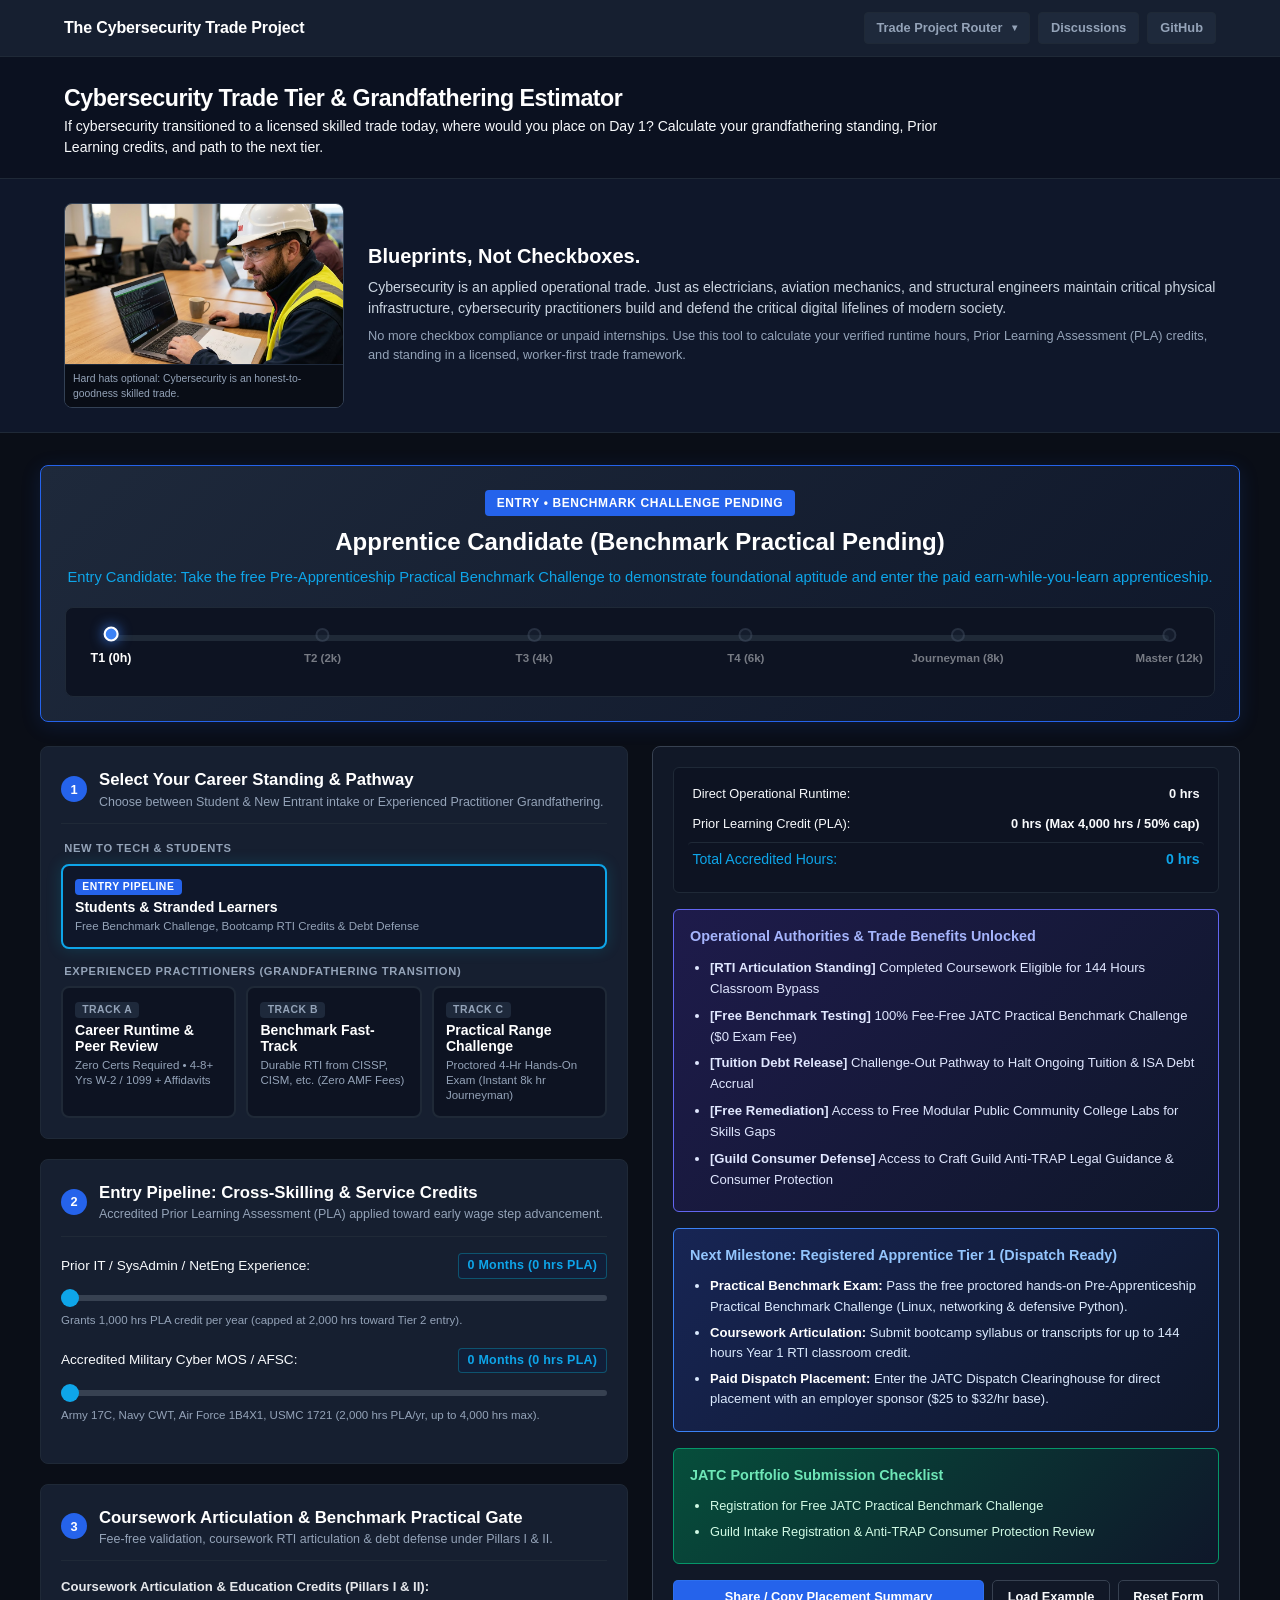
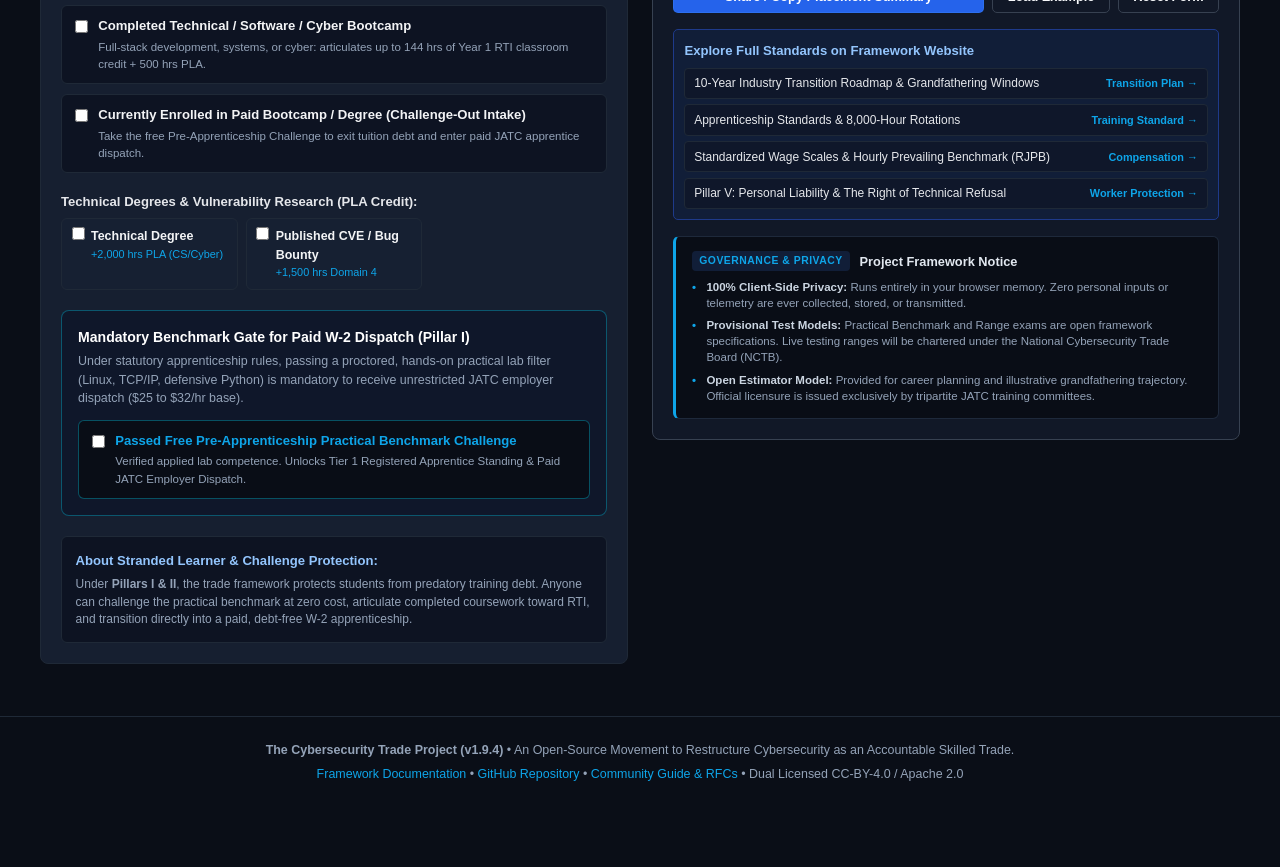
==== commit 7af9df13: "fix(ui): eliminate initial progress fill protrusion on 0-hour milestone slider" ====
--- a/public/index.html
+++ b/public/index.html
@@ -693,7 +693,7 @@
   <!-- Clean Professional Footer -->
   <footer class="site-footer">
     <div class="container footer-inner">
-      <p><strong>The Cybersecurity Trade Project (v1.9.3)</strong> &bull; An Open-Source Movement to Restructure Cybersecurity as an Accountable Skilled Trade.</p>
+      <p><strong>The Cybersecurity Trade Project (v1.9.4)</strong> &bull; An Open-Source Movement to Restructure Cybersecurity as an Accountable Skilled Trade.</p>
       <p><a href="https://the-cyber-trade-project.github.io/framework/">Framework Documentation</a> &bull; <a href="https://github.com/the-cyber-trade-project/framework" target="_blank" rel="noopener noreferrer">GitHub Repository</a> &bull; <a href="https://the-cyber-trade-project.github.io/framework/CONTRIBUTING.html">Community Guide &amp; RFCs</a> &bull; Dual Licensed CC-BY-4.0 / Apache 2.0</p>
     </div>
   </footer>
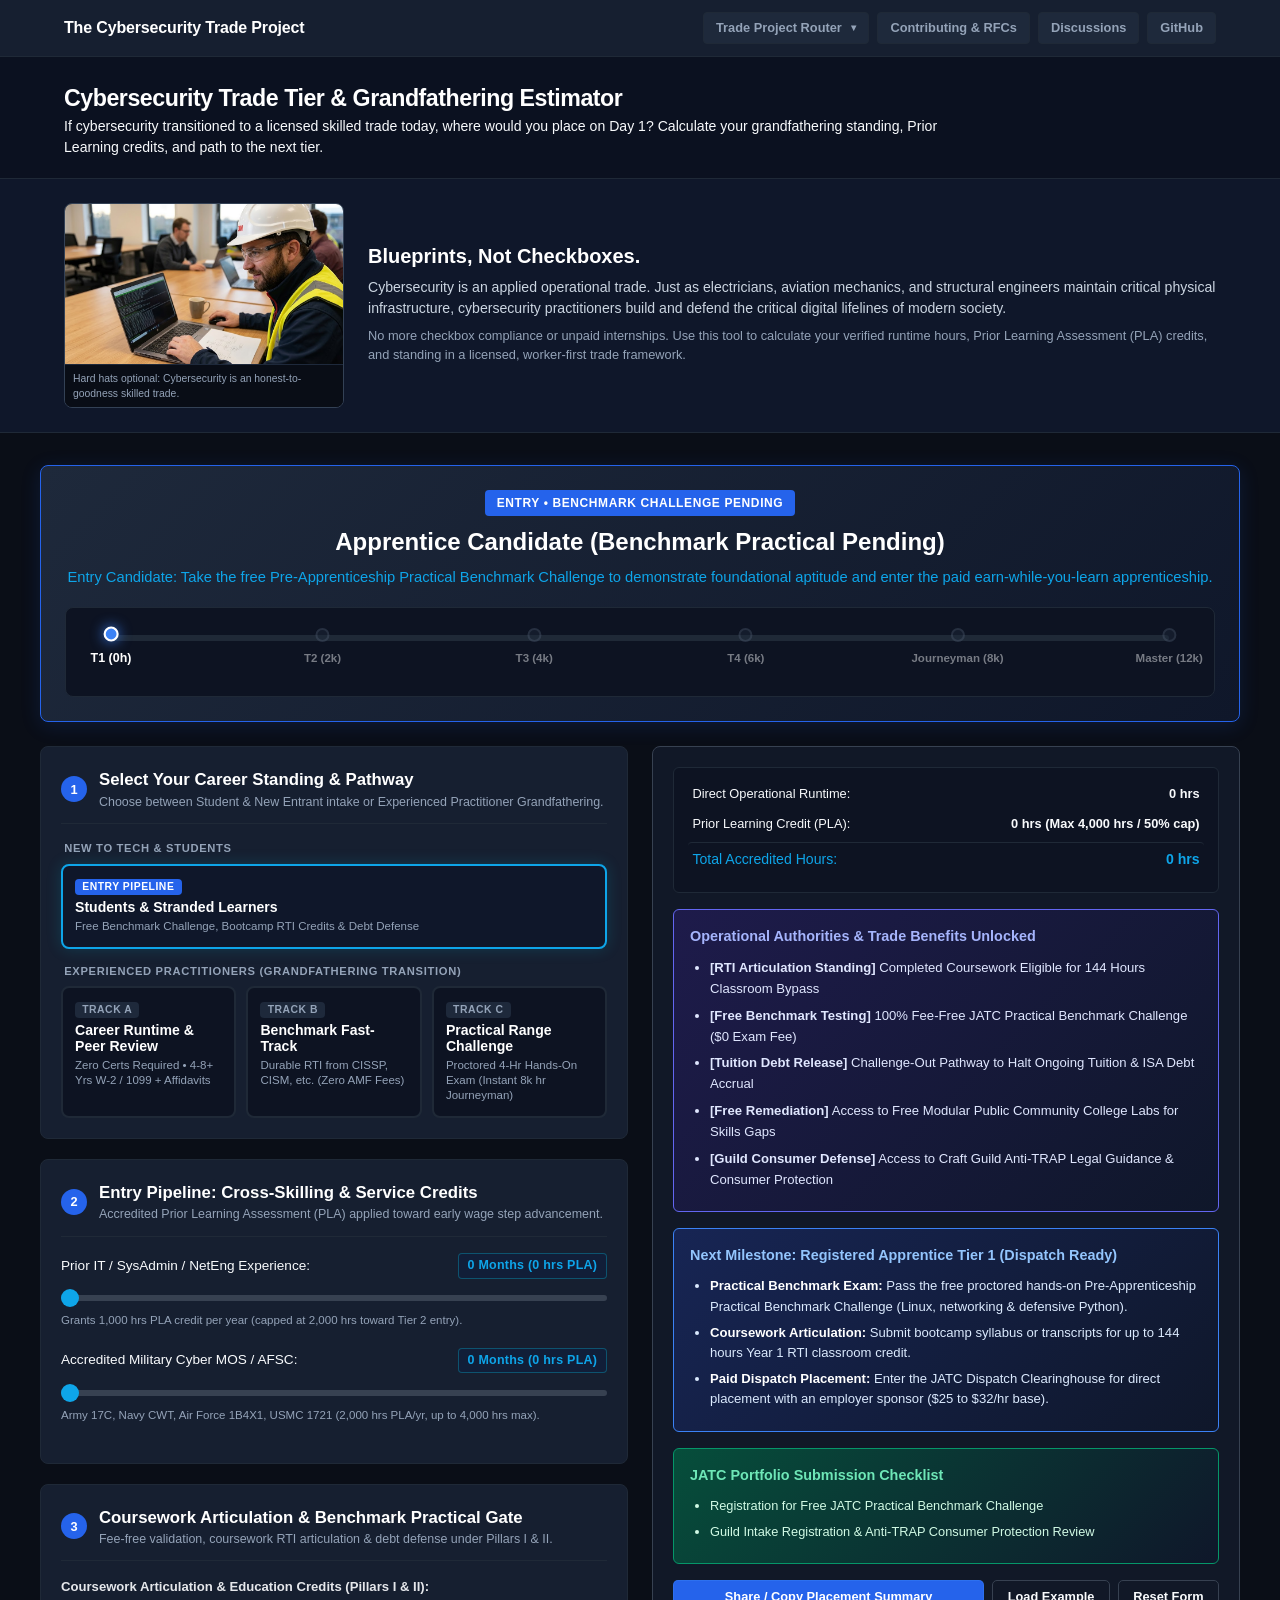
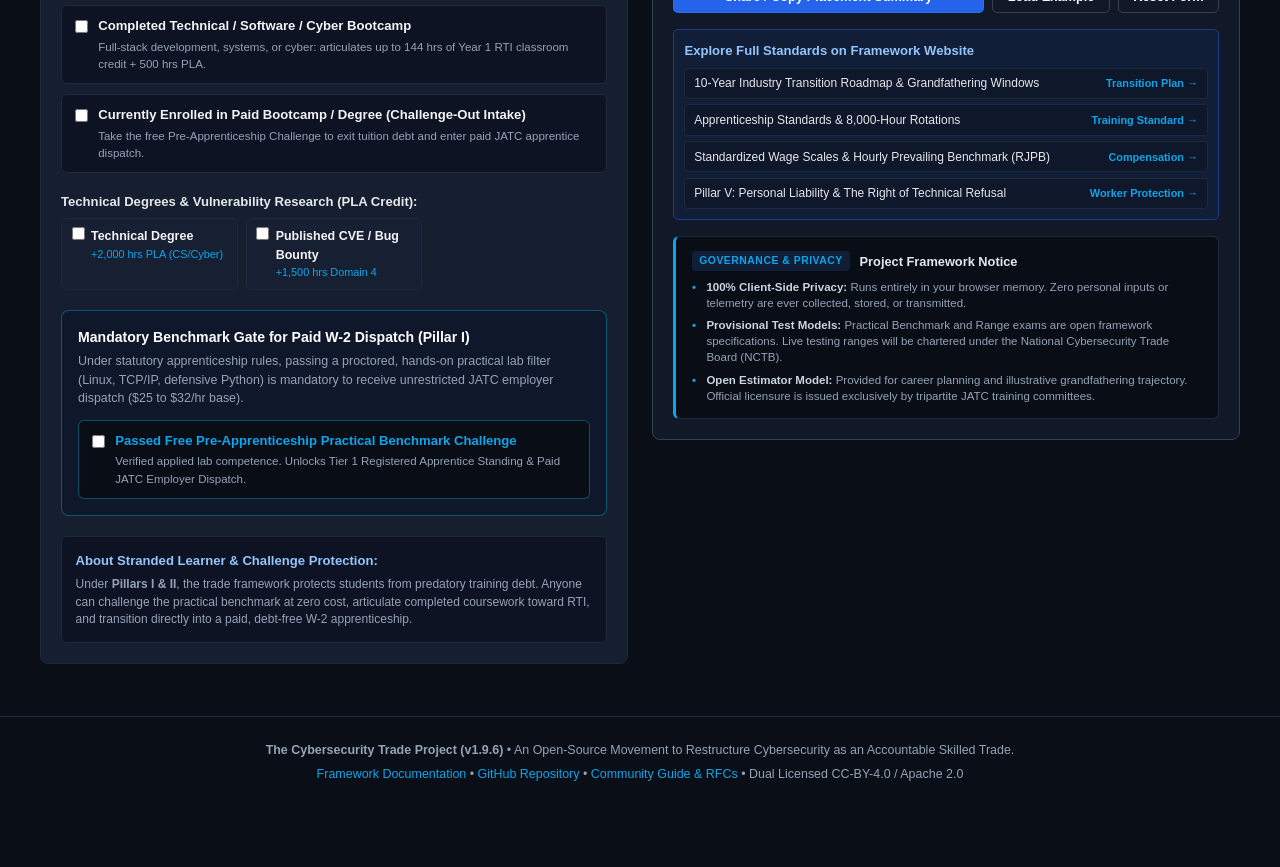
==== commit e911297b: "fix(ui): synchronize header contributing action and 4-column mobile grid" ====
--- a/public/index.html
+++ b/public/index.html
@@ -57,6 +57,9 @@
             </a>
           </div>
         </div>
+        <a href="https://the-cyber-trade-project.github.io/framework/CONTRIBUTING.html" class="tool-link tool-link-contribute">
+          <span>Contributing &amp; RFCs</span>
+        </a>
         <a href="https://github.com/the-cyber-trade-project/framework/discussions" target="_blank" rel="noopener noreferrer" class="tool-link">
           <span>Discussions</span>
         </a>
@@ -693,7 +696,7 @@
   <!-- Clean Professional Footer -->
   <footer class="site-footer">
     <div class="container footer-inner">
-      <p><strong>The Cybersecurity Trade Project (v1.9.4)</strong> &bull; An Open-Source Movement to Restructure Cybersecurity as an Accountable Skilled Trade.</p>
+      <p><strong>The Cybersecurity Trade Project (v1.9.6)</strong> &bull; An Open-Source Movement to Restructure Cybersecurity as an Accountable Skilled Trade.</p>
       <p><a href="https://the-cyber-trade-project.github.io/framework/">Framework Documentation</a> &bull; <a href="https://github.com/the-cyber-trade-project/framework" target="_blank" rel="noopener noreferrer">GitHub Repository</a> &bull; <a href="https://the-cyber-trade-project.github.io/framework/CONTRIBUTING.html">Community Guide &amp; RFCs</a> &bull; Dual Licensed CC-BY-4.0 / Apache 2.0</p>
     </div>
   </footer>
--- a/public/styles.css
+++ b/public/styles.css
@@ -150,14 +150,14 @@
 
   .portal-header-tools {
     display: grid;
-    grid-template-columns: 1.3fr 1fr 1fr;
+    grid-template-columns: repeat(4, 1fr);
     gap: 6px;
     width: 100%;
   }
 
   .tool-link {
     width: 100%;
-    font-size: 0.75rem;
+    font-size: 0.72rem;
     height: 30px;
     padding: 0 0.2rem;
     text-align: center;
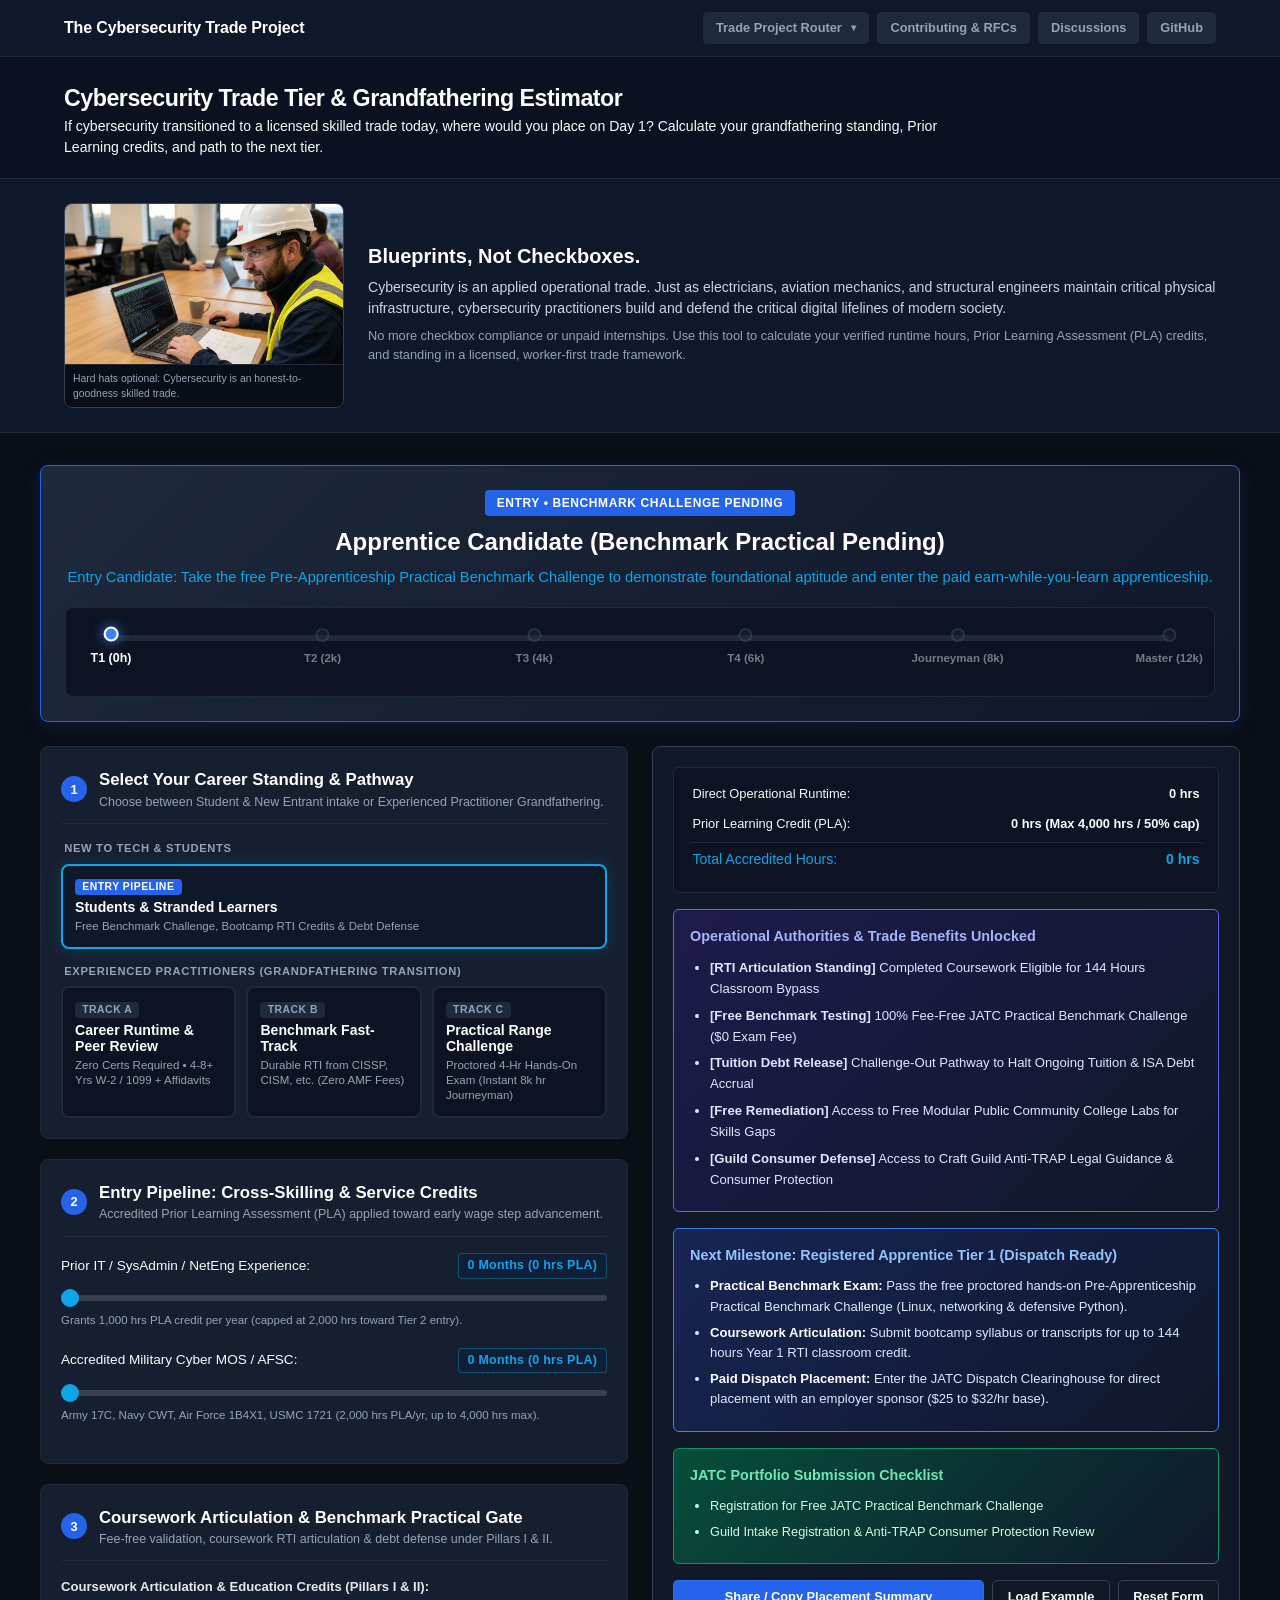
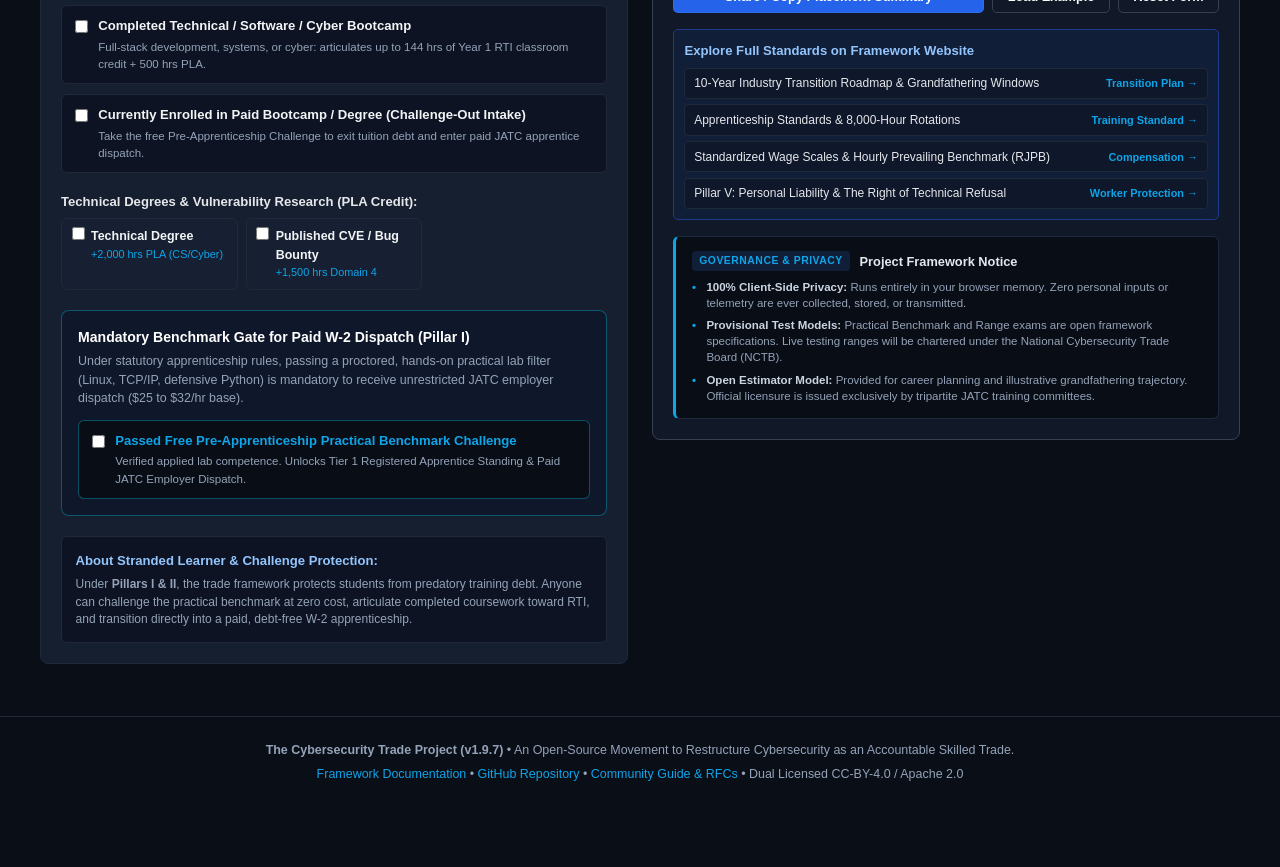
==== commit 0ae6a90d: "feat(router): add Guild Dispatch Hall to navigation dropdown" ====
--- a/public/index.html
+++ b/public/index.html
@@ -55,6 +55,10 @@
               <span class="item-title">Telemetry Gateway</span>
               <span class="item-desc">Zero-knowledge underwriter ratio attestation</span>
             </a>
+            <a href="https://the-cyber-trade-project.github.io/guild-hall/" class="dropdown-item">
+              <span class="item-title">Guild Dispatch Hall</span>
+              <span class="item-desc">Craft Guild out-of-work registers &amp; placement</span>
+            </a>
           </div>
         </div>
         <a href="https://the-cyber-trade-project.github.io/framework/CONTRIBUTING.html" class="tool-link tool-link-contribute">
@@ -696,7 +700,7 @@
   <!-- Clean Professional Footer -->
   <footer class="site-footer">
     <div class="container footer-inner">
-      <p><strong>The Cybersecurity Trade Project (v1.9.6)</strong> &bull; An Open-Source Movement to Restructure Cybersecurity as an Accountable Skilled Trade.</p>
+      <p><strong>The Cybersecurity Trade Project (v1.9.7)</strong> &bull; An Open-Source Movement to Restructure Cybersecurity as an Accountable Skilled Trade.</p>
       <p><a href="https://the-cyber-trade-project.github.io/framework/">Framework Documentation</a> &bull; <a href="https://github.com/the-cyber-trade-project/framework" target="_blank" rel="noopener noreferrer">GitHub Repository</a> &bull; <a href="https://the-cyber-trade-project.github.io/framework/CONTRIBUTING.html">Community Guide &amp; RFCs</a> &bull; Dual Licensed CC-BY-4.0 / Apache 2.0</p>
     </div>
   </footer>
--- a/public/styles.css
+++ b/public/styles.css
@@ -4,6 +4,7 @@
   --bg-surface: #0f172a;
   --card-bg: #161f30;
   --card-border: #1f2937;
+  --border-color: #1f2937;
   --border-subtle: #2e3a52;
   --text-main: #f8fafc;
   --text-muted: #94a3b8;
@@ -55,8 +56,8 @@
 
 /* Portal Header & Ecosystem Navigation */
 .portal-header {
-  background-color: var(--card-bg);
-  border-bottom: 1px solid var(--card-border);
+  background-color: var(--bg-surface);
+  border-bottom: 1px solid var(--border-color);
   position: sticky;
   top: 0;
   z-index: 100;
@@ -105,7 +106,7 @@
   justify-content: center;
   gap: 0.4rem;
   background-color: #1e293b;
-  border: 1px solid var(--card-border);
+  border: 1px solid var(--border-color);
   color: var(--text-muted);
   text-decoration: none;
   font-family: var(--font-family);
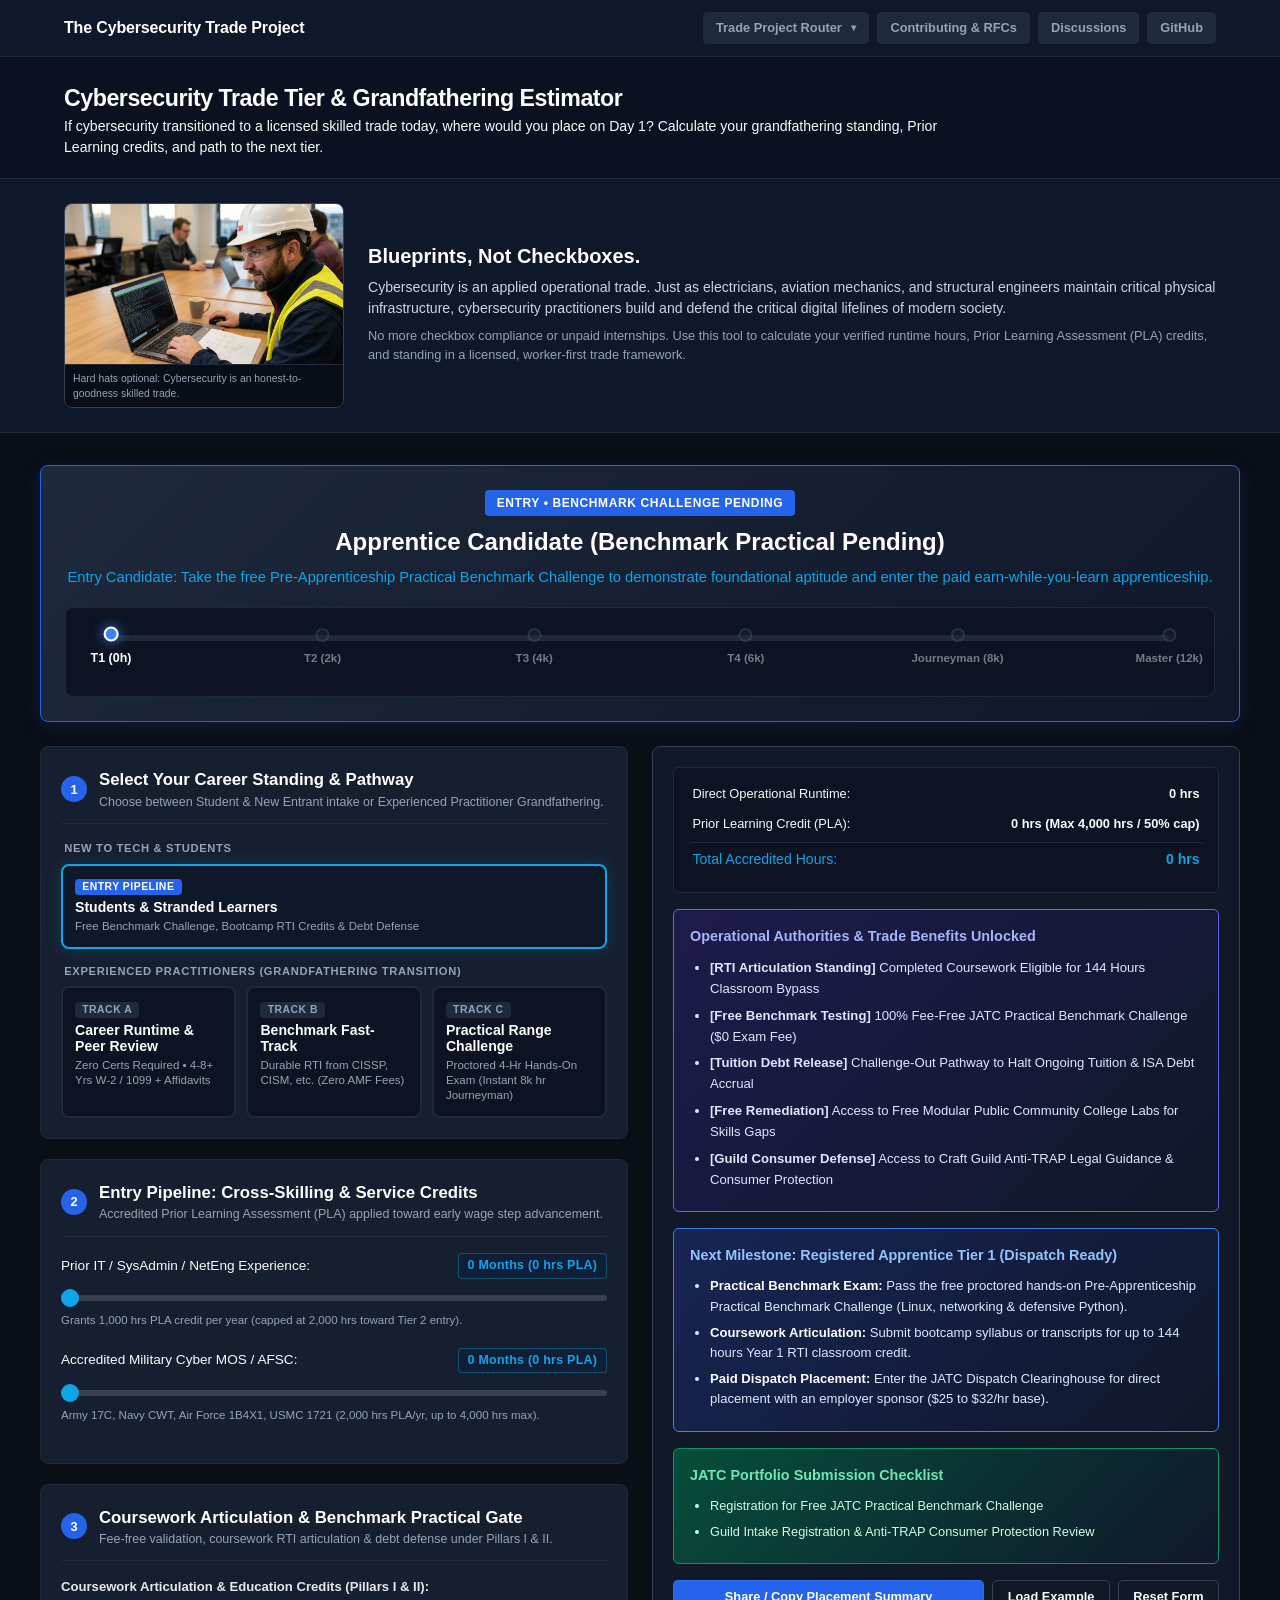
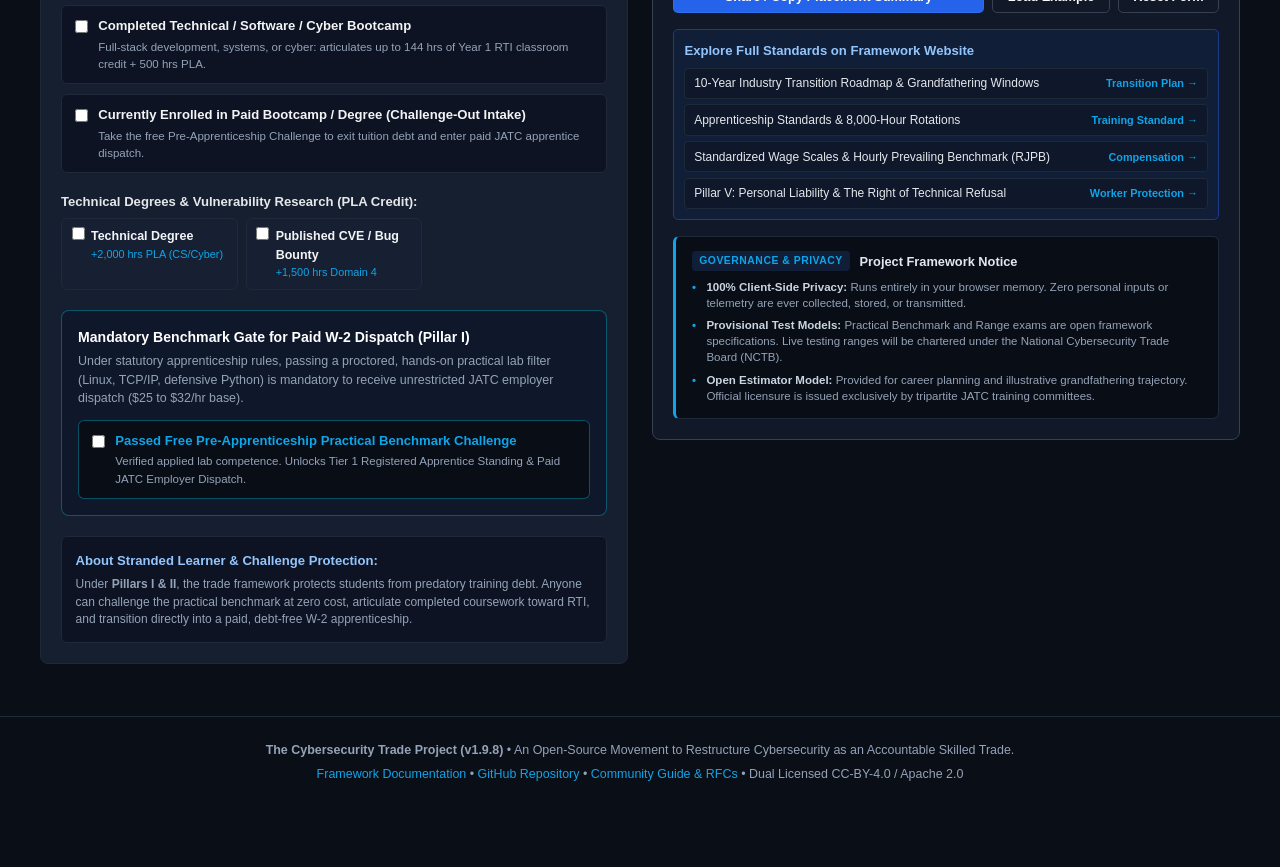
==== commit 99ce0fa1: "chore(release): sync ecosystem version to v1.9.8" ====
--- a/public/index.html
+++ b/public/index.html
@@ -700,7 +700,7 @@
   <!-- Clean Professional Footer -->
   <footer class="site-footer">
     <div class="container footer-inner">
-      <p><strong>The Cybersecurity Trade Project (v1.9.7)</strong> &bull; An Open-Source Movement to Restructure Cybersecurity as an Accountable Skilled Trade.</p>
+      <p><strong>The Cybersecurity Trade Project (v1.9.8)</strong> &bull; An Open-Source Movement to Restructure Cybersecurity as an Accountable Skilled Trade.</p>
       <p><a href="https://the-cyber-trade-project.github.io/framework/">Framework Documentation</a> &bull; <a href="https://github.com/the-cyber-trade-project/framework" target="_blank" rel="noopener noreferrer">GitHub Repository</a> &bull; <a href="https://the-cyber-trade-project.github.io/framework/CONTRIBUTING.html">Community Guide &amp; RFCs</a> &bull; Dual Licensed CC-BY-4.0 / Apache 2.0</p>
     </div>
   </footer>
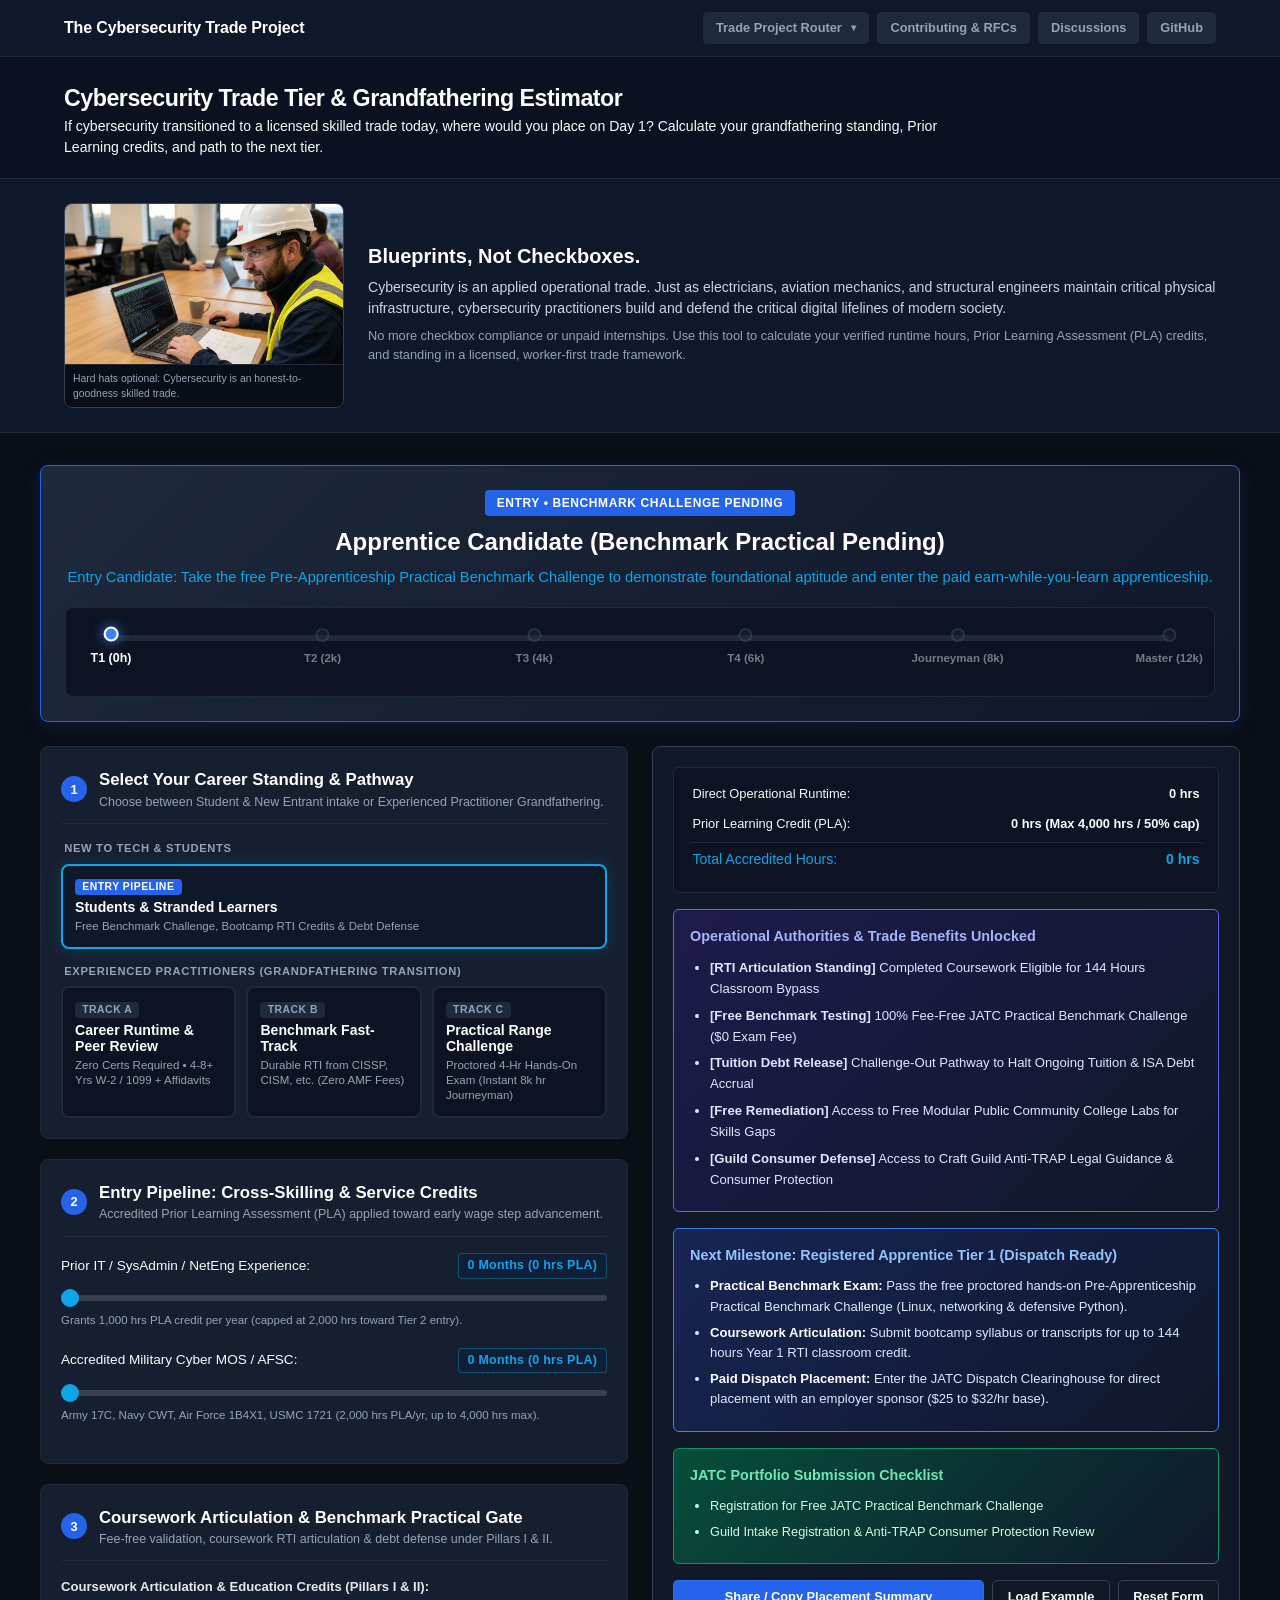
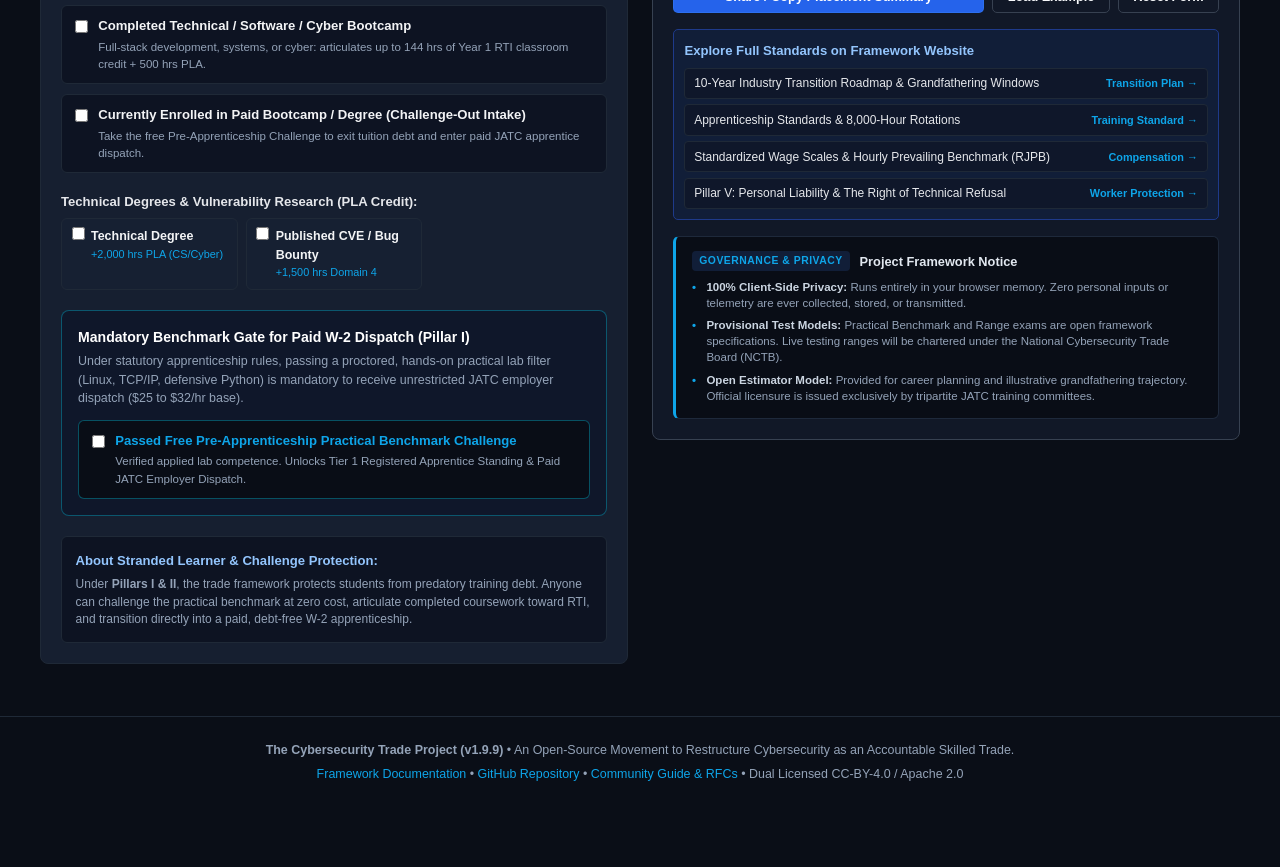
==== commit 3c651e32: "chore(release): sync ecosystem version to v1.9.9" ====
--- a/public/index.html
+++ b/public/index.html
@@ -700,7 +700,7 @@
   <!-- Clean Professional Footer -->
   <footer class="site-footer">
     <div class="container footer-inner">
-      <p><strong>The Cybersecurity Trade Project (v1.9.8)</strong> &bull; An Open-Source Movement to Restructure Cybersecurity as an Accountable Skilled Trade.</p>
+      <p><strong>The Cybersecurity Trade Project (v1.9.9)</strong> &bull; An Open-Source Movement to Restructure Cybersecurity as an Accountable Skilled Trade.</p>
       <p><a href="https://the-cyber-trade-project.github.io/framework/">Framework Documentation</a> &bull; <a href="https://github.com/the-cyber-trade-project/framework" target="_blank" rel="noopener noreferrer">GitHub Repository</a> &bull; <a href="https://the-cyber-trade-project.github.io/framework/CONTRIBUTING.html">Community Guide &amp; RFCs</a> &bull; Dual Licensed CC-BY-4.0 / Apache 2.0</p>
     </div>
   </footer>
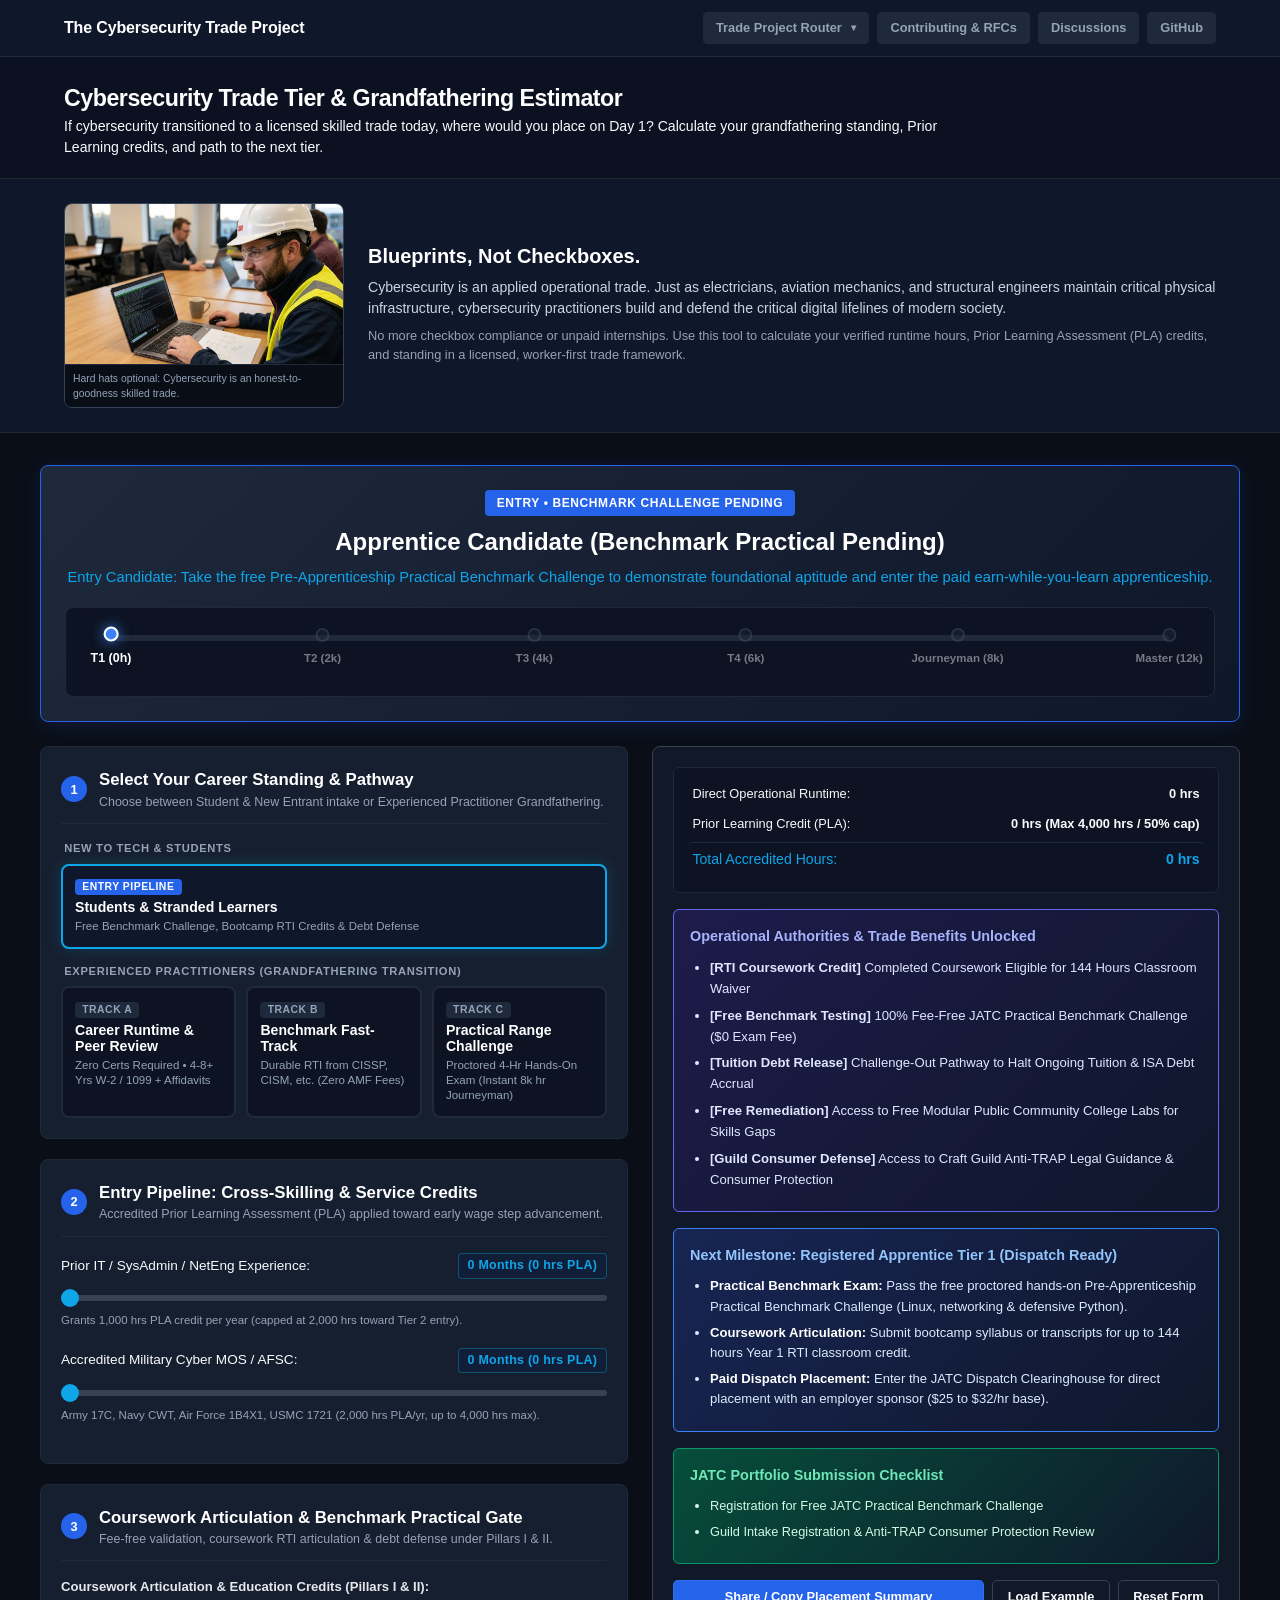
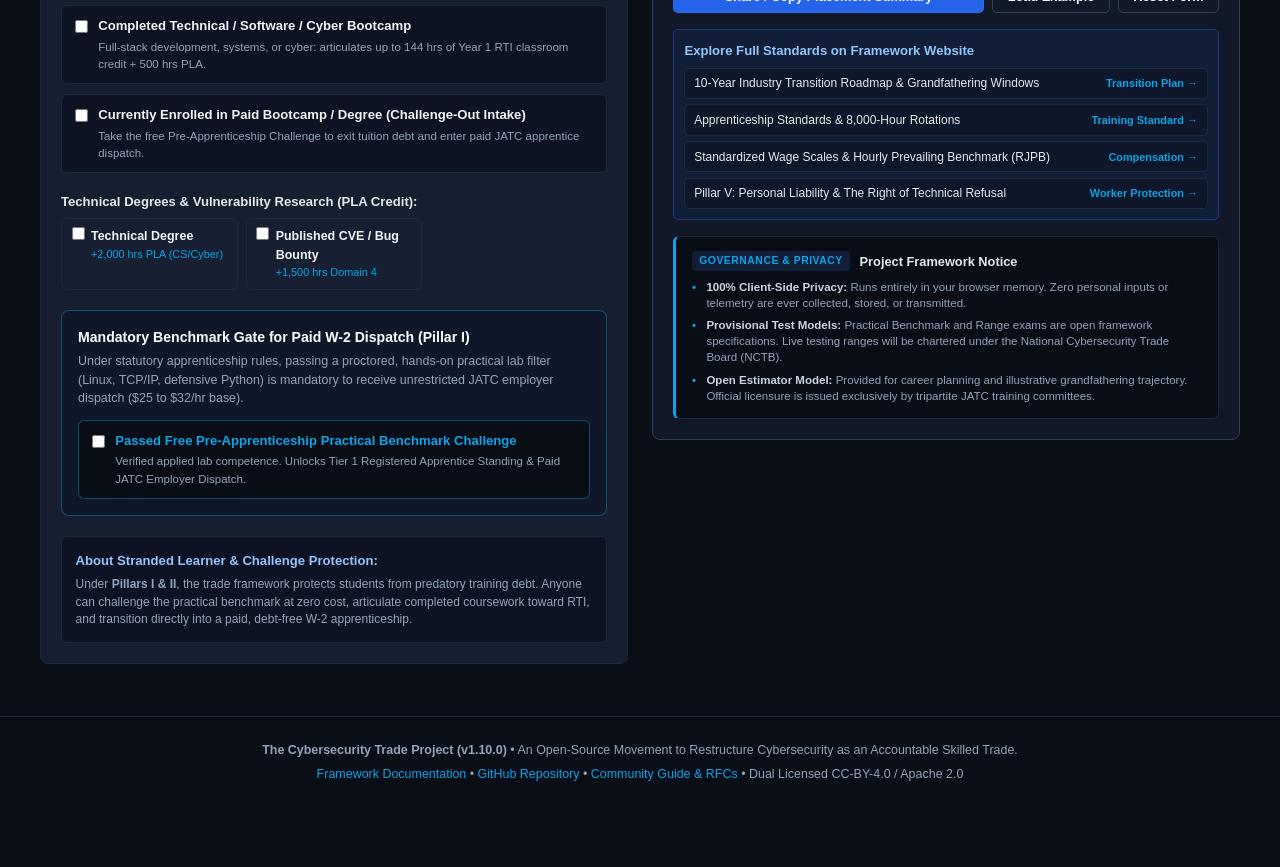
==== commit 7b0d2165: "build: sync ecosystem version to v1.10.0 and update coursework credit terminology" ====
--- a/public/index.html
+++ b/public/index.html
@@ -700,7 +700,7 @@
   <!-- Clean Professional Footer -->
   <footer class="site-footer">
     <div class="container footer-inner">
-      <p><strong>The Cybersecurity Trade Project (v1.9.9)</strong> &bull; An Open-Source Movement to Restructure Cybersecurity as an Accountable Skilled Trade.</p>
+      <p><strong>The Cybersecurity Trade Project (v1.10.0)</strong> &bull; An Open-Source Movement to Restructure Cybersecurity as an Accountable Skilled Trade.</p>
       <p><a href="https://the-cyber-trade-project.github.io/framework/">Framework Documentation</a> &bull; <a href="https://github.com/the-cyber-trade-project/framework" target="_blank" rel="noopener noreferrer">GitHub Repository</a> &bull; <a href="https://the-cyber-trade-project.github.io/framework/CONTRIBUTING.html">Community Guide &amp; RFCs</a> &bull; Dual Licensed CC-BY-4.0 / Apache 2.0</p>
     </div>
   </footer>
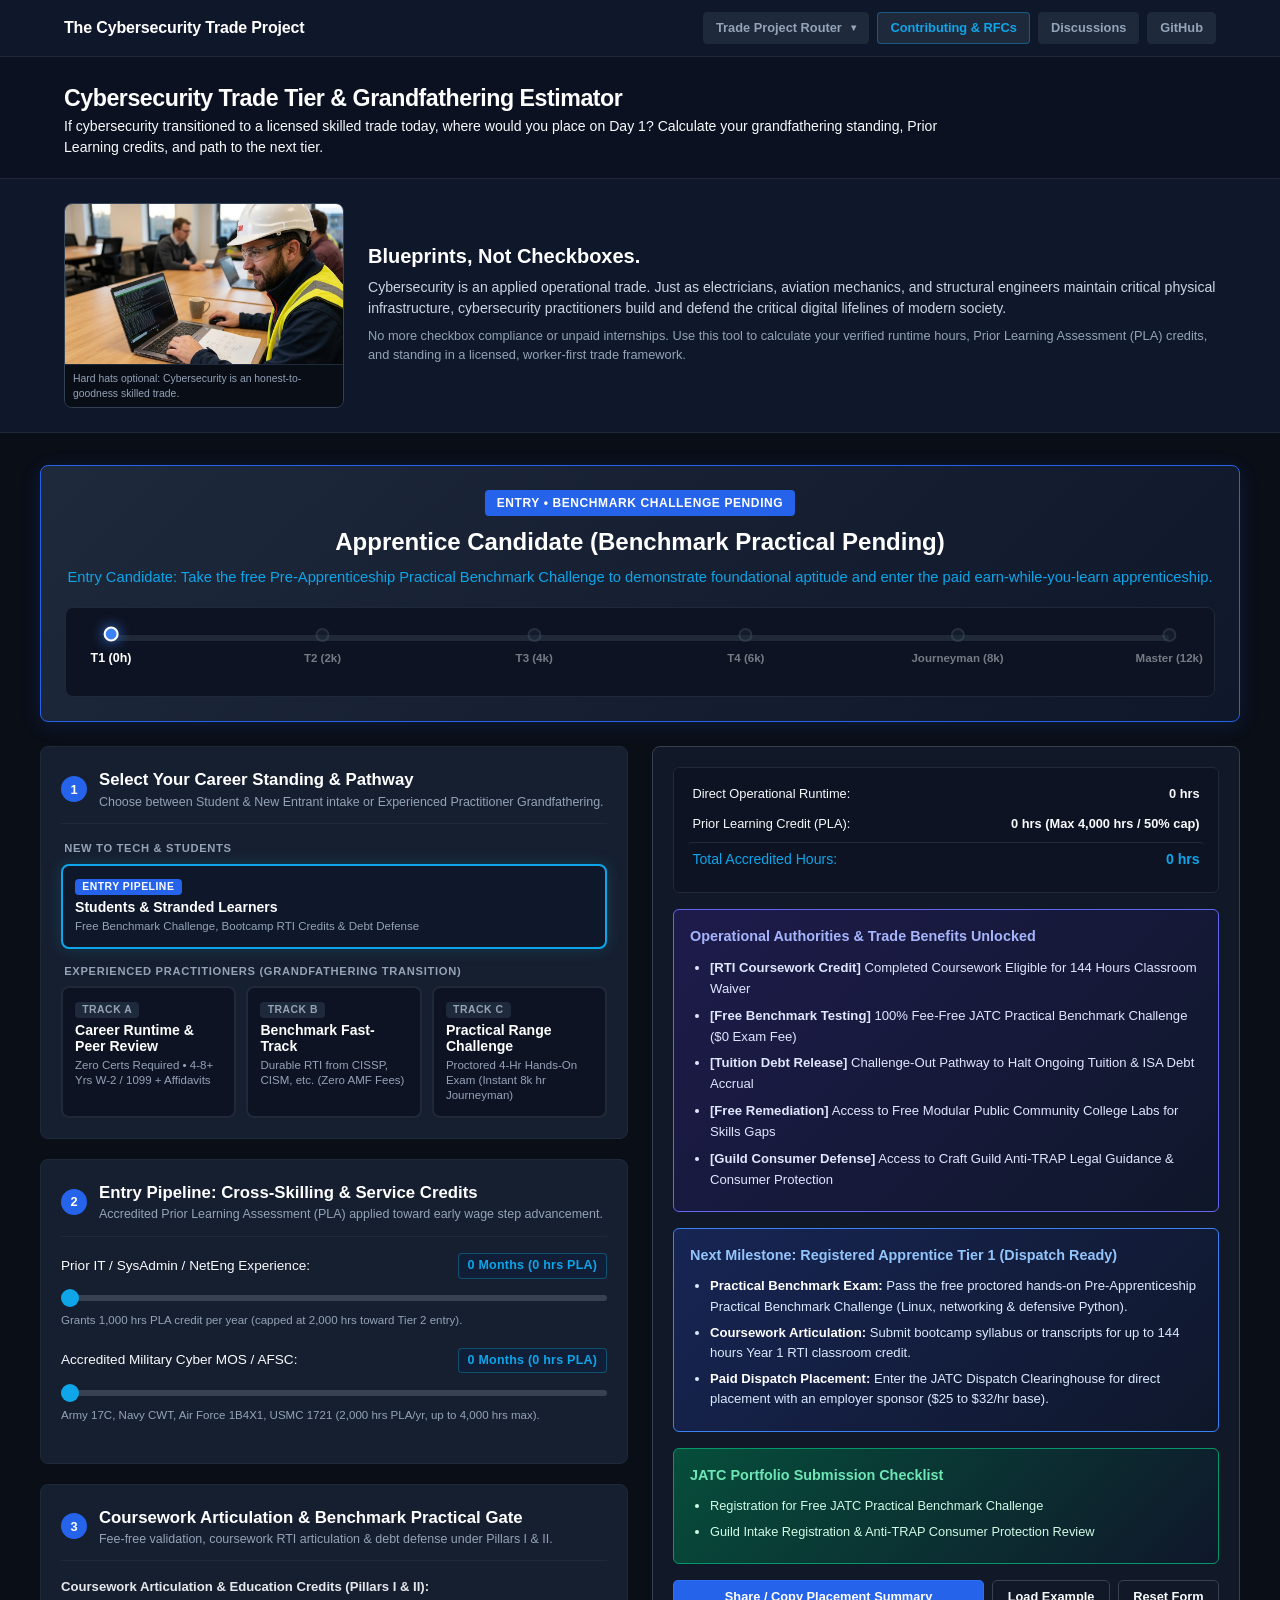
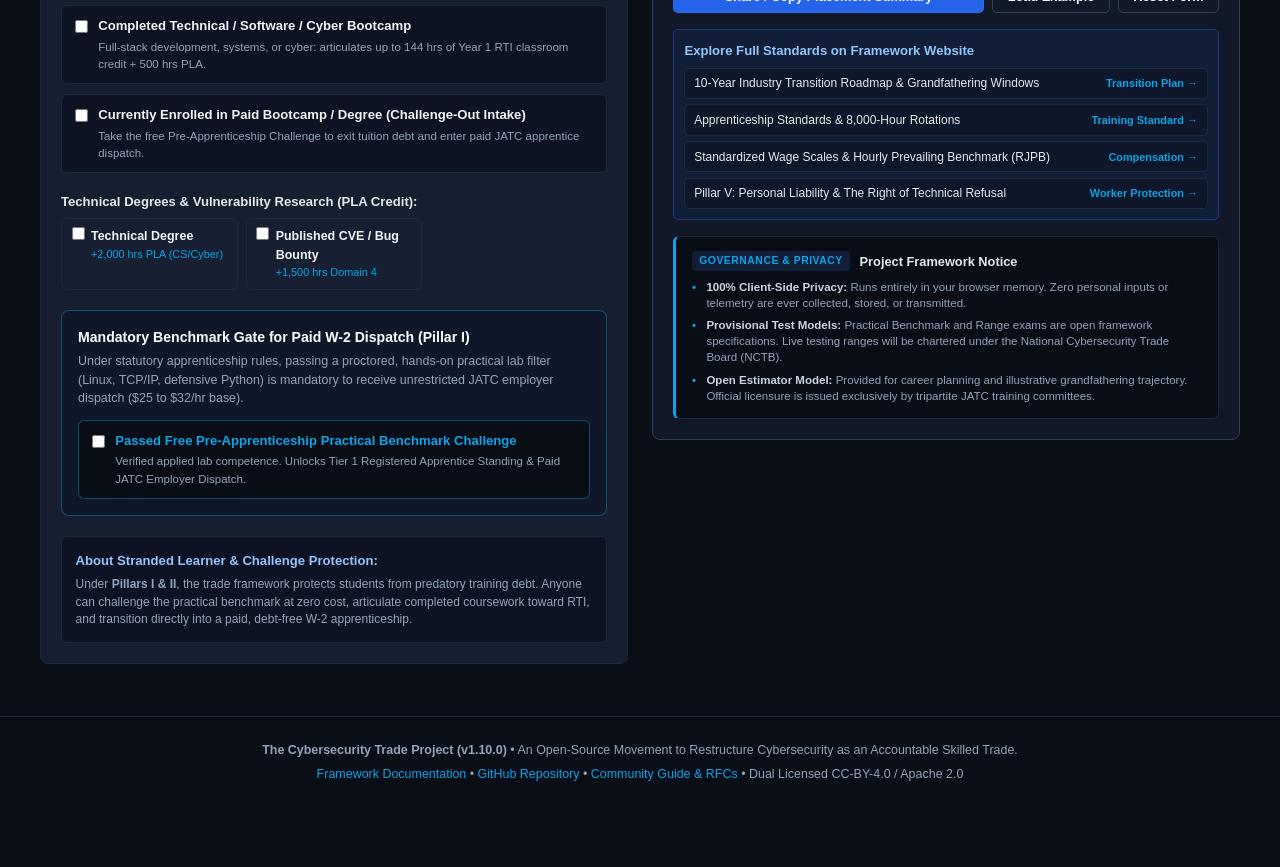
==== commit 793a8365: "fix(ui): synchronize repo github link and contributing button styles" ====
--- a/public/index.html
+++ b/public/index.html
@@ -67,7 +67,7 @@
         <a href="https://github.com/the-cyber-trade-project/framework/discussions" target="_blank" rel="noopener noreferrer" class="tool-link">
           <span>Discussions</span>
         </a>
-        <a href="https://github.com/the-cyber-trade-project/framework" target="_blank" rel="noopener noreferrer" class="tool-link">
+        <a href="https://github.com/the-cyber-trade-project/estimator" target="_blank" rel="noopener noreferrer" class="tool-link">
           <span>GitHub</span>
         </a>
       </div>
--- a/public/styles.css
+++ b/public/styles.css
@@ -130,6 +130,17 @@
   border-color: var(--accent-cyan);
 }
 
+.tool-link-contribute {
+  border-color: rgba(14, 165, 233, 0.4);
+  color: var(--accent-cyan);
+}
+
+.tool-link-contribute:hover {
+  background-color: rgba(14, 165, 233, 0.12);
+  color: #ffffff;
+  border-color: var(--accent-cyan);
+}
+
 /* Mobile Header Layout (< 768px): 2-Row Clean Layout */
 @media (max-width: 768px) {
   .portal-header-inner {
